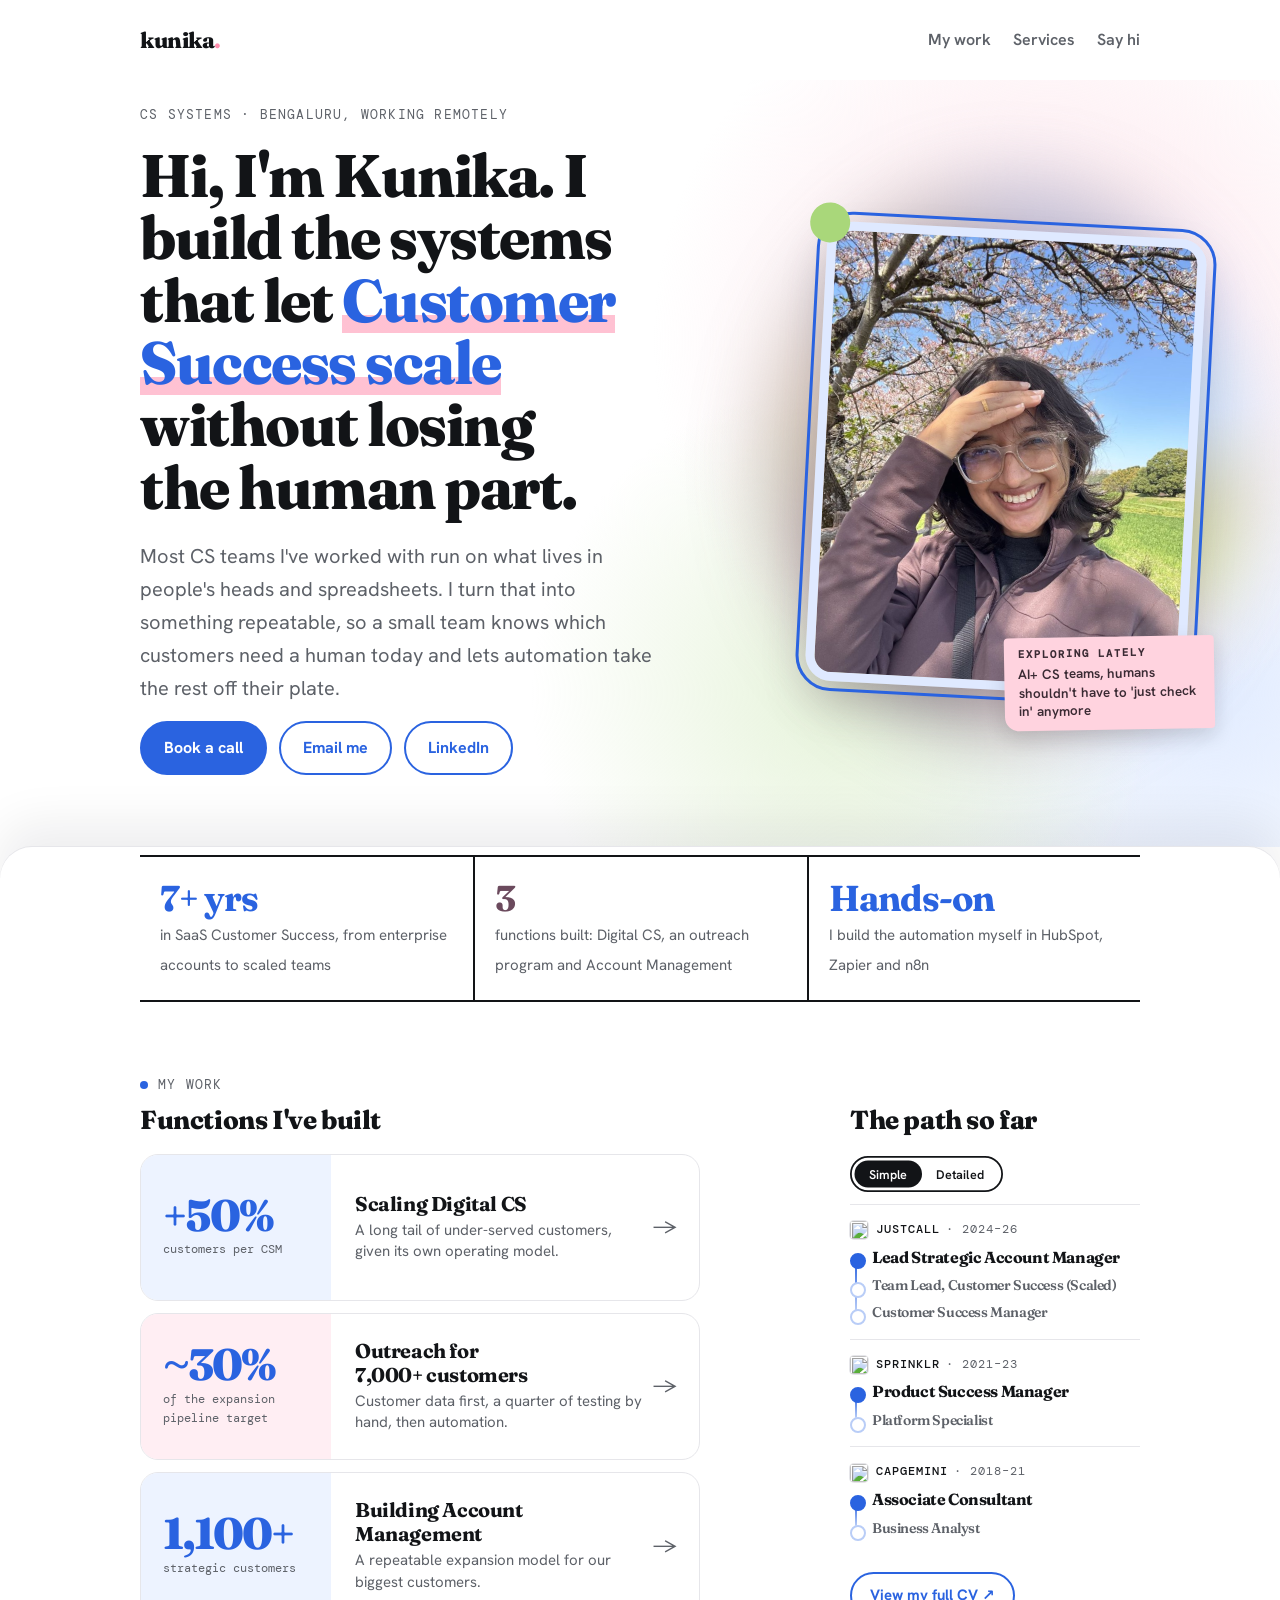
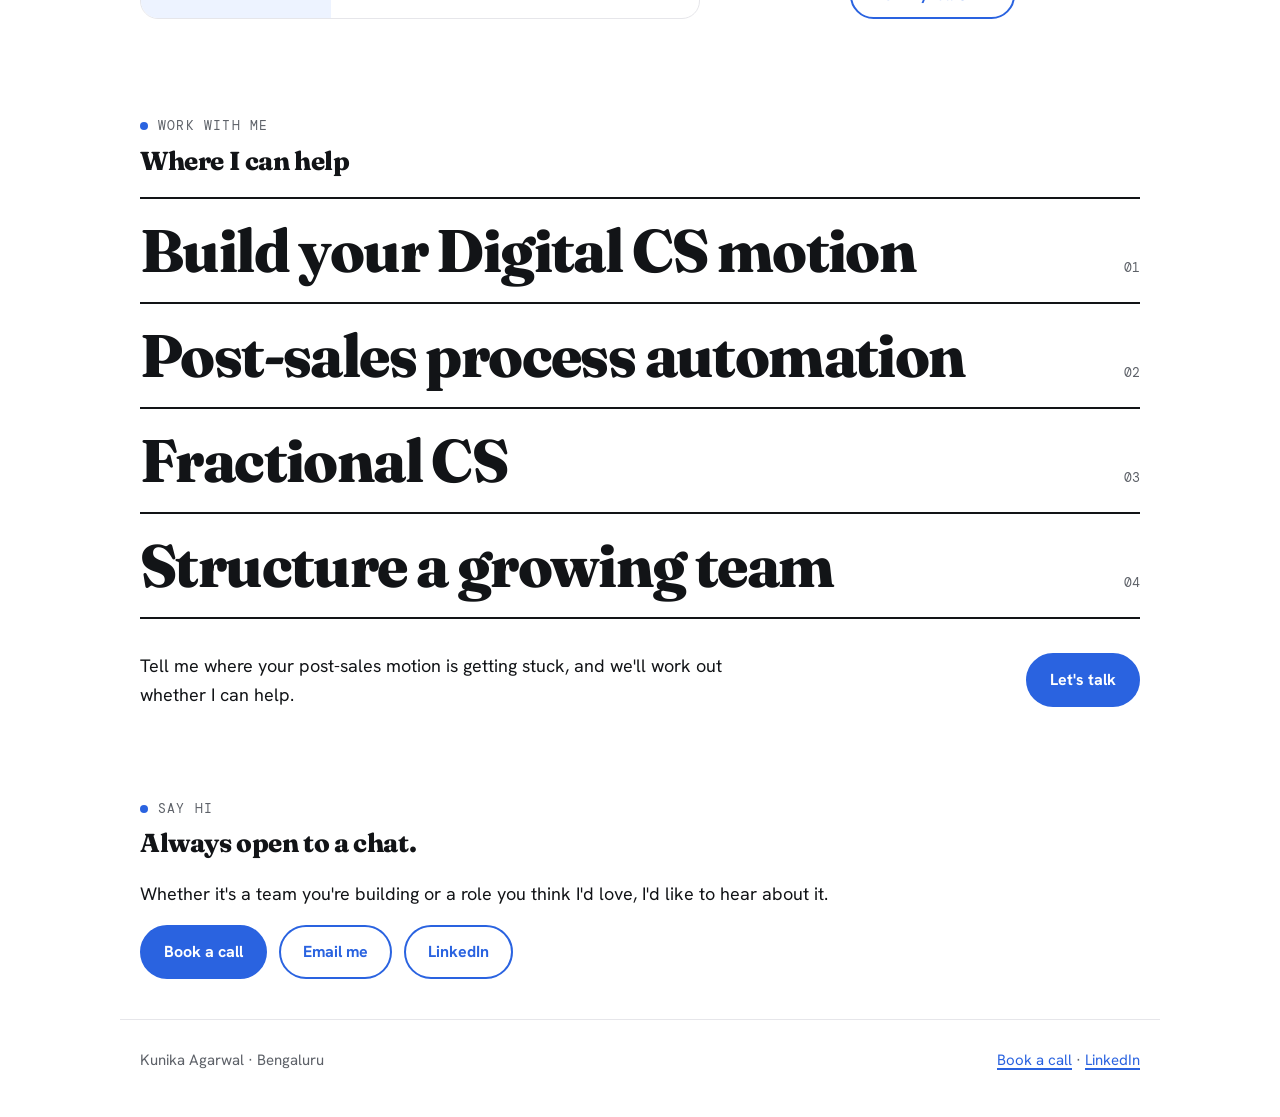
==== index.html @ 8ec6b9c0 "Tighten copy: distinct stat tile, clearer service outcomes, fewer list patterns Co-Authored-By: Clau" ====
<!doctype html>
<html lang="en">
<head>
<meta charset="utf-8">
<meta name="viewport" content="width=device-width, initial-scale=1, viewport-fit=cover">
<title>Kunika Agarwal</title>
<meta name="claude:viewport-fit-sides" content="cover">
<meta name="description" content="Kunika Agarwal builds the systems behind Customer Success that scales: segmentation, health signals, lifecycle design and engagement programs.">
<link rel="icon" href="data:image/svg+xml,%3Csvg xmlns='http://www.w3.org/2000/svg' viewBox='0 0 100 100'%3E%3Ctext y='.9em' font-size='88'%3E%F0%9F%91%8B%3C/text%3E%3C/svg%3E">
<meta property="og:type" content="website">
<meta property="og:title" content="Kunika Agarwal · Customer Success systems">
<meta property="og:description" content="I build the systems that let Customer Success scale without losing the human part.">
<meta property="og:image" content="https://kunika-agarwal.github.io/og.png?v=2">
<meta property="og:image:width" content="1200">
<meta property="og:image:height" content="627">
<meta property="og:url" content="https://kunika-agarwal.github.io/">
<meta name="twitter:card" content="summary_large_image">
<meta name="twitter:image" content="https://kunika-agarwal.github.io/og.png?v=2">
<link rel="preconnect" href="https://fonts.googleapis.com">
<link rel="preconnect" href="https://fonts.gstatic.com" crossorigin>
<link href="https://fonts.googleapis.com/css2?family=Fraunces:opsz,wght,SOFT,WONK@9..144,500..800,0..100,0..1&family=DM+Mono:wght@400;500&family=Hanken+Grotesk:wght@400;500;600;700&display=swap" rel="stylesheet">
<link rel="stylesheet" href="style.css?v=26">
</head>
<body class="home">
<header class="site-header">
  <div class="wrap">
    <a class="brand" href="index.html">kunika<i>.</i></a>
    <nav class="nav">
      <a href="#work">My work</a>
      <a href="#services">Services</a>
      <a href="#hi">Say hi</a>
    </nav>
  </div>
</header>

<main>
  <div class="hero-band">
  <div class="wrap">
    <div class="hero">
      <div class="hero-text">
      <p class="eyebrow">CS systems · Bengaluru, working remotely</p>
      <h1>Hi, I'm Kunika. I build the systems that let <span class="hl">Customer Success scale</span> without losing the human part.</h1>
      <p class="lede">Most CS teams I've worked with run on what lives in people's heads and spreadsheets. I turn that into something repeatable, so a small team knows which customers need a human today and lets automation take the rest off their plate.</p>
      <div class="actions">
        <a class="btn btn-solid" href="https://calendly.com/kunikaagr/book-a-meeting" target="_blank" rel="noopener">Book a call</a>
        <a class="btn btn-line" href="mailto:kunika3003.ka@gmail.com">Email me</a>
        <a class="btn btn-line" href="https://www.linkedin.com/in/kunika-agarwal" target="_blank" rel="noopener">LinkedIn</a>
      </div>
      </div>
      <div class="portrait">
        <img src="kunika.jpg?v=2" alt="Kunika smiling outdoors in a pale yellow top" width="900" height="900">
        <div class="note"><b>Exploring lately</b> AI+ CS teams, humans shouldn't have to 'just check in' anymore</div>
      </div>
    </div>
  </div>
  </div>

  <div class="sheet">
  <div class="wrap">
    <div class="strip">
      <div><b>7+ yrs</b><span>in SaaS Customer Success, from enterprise accounts to scaled teams</span></div>
      <div><b>3</b><span>functions built: Digital CS, an outreach program and Account Management</span></div>
      <div><b>Hands-on</b><span>I build the automation myself in HubSpot, Zapier and n8n</span></div>
    </div>
  </div>

  <section id="work">
    <div class="wrap">
      <p class="kicker">My work</p>
      <div class="mywork">
        <div class="col col-func">
          <h2>Functions I've built</h2>
          <div class="stories">
        <a class="story" href="digital-cs.html">
          <div class="story-top"><b>+50%</b><small>customers per CSM</small></div>
            <div class="story-body">
              <h3>Scaling Digital CS</h3>
              <p>A long tail of under-served customers, given its own operating model.</p>
            </div>
            <span class="story-arrow" aria-hidden="true">→</span>
          </a>
        <a class="story" href="ai-outreach.html">
          <div class="story-top alt"><b>~30%</b><small>of the expansion pipeline target</small></div>
            <div class="story-body">
              <h3>Outreach for 7,000+ customers</h3>
              <p>Customer data first, a quarter of testing by hand, then automation.</p>
            </div>
            <span class="story-arrow" aria-hidden="true">→</span>
          </a>
        <a class="story" href="account-management.html">
          <div class="story-top"><b>1,100+</b><small>strategic customers</small></div>
            <div class="story-body">
              <h3>Building Account Management</h3>
              <p>A repeatable expansion model for our biggest customers.</p>
            </div>
            <span class="story-arrow" aria-hidden="true">→</span>
          </a>
      </div>
        </div>
        <div class="col col-path">
          <h2>The path so far</h2>
      <div class="toggle" role="group" aria-label="Level of detail">
        <button type="button" id="t-simple" aria-pressed="true">Simple</button>
        <button type="button" id="t-detailed" aria-pressed="false">Detailed</button>
      </div>
      <div id="path-list" class="simple">
        <ol class="timeline">
          <li>
            <div>
              <div class="co-name"><a class="co-link" href="https://www.justcall.io" target="_blank" rel="noopener"><img src="https://www.google.com/s2/favicons?domain=justcall.io&amp;sz=64" alt="" width="18" height="18" loading="lazy">JustCall</a> · 2024–26</div>
              <ol class="climb">
                <li>
                  <h3>Lead Strategic Account Manager</h3>
                  <div class="detail">
                    <p>Moved across to set up Account Management for our strategic customers, ran expansion programs across the whole base, and co-built the forecasting and quota framework with CS leadership.</p>
                    <span class="bottom"><b>Bottom line</b>100 to 140% of quarterly targets on my own EMEA book</span>
                  </div>
                </li>
                <li>
                  <h3>Team Lead, Customer Success (Scaled)</h3>
                  <div class="detail">
                    <p>Took Digital CS from a small team to its own motion for 5,000+ accounts, with segmentation, health scores, lifecycle outreach and CS Associates I hired and coached.</p>
                    <span class="bottom"><b>Bottom line</b>50% more customers per CSM, early churn nearly halved</span>
                  </div>
                </li>
                <li>
                  <h3>Customer Success Manager</h3>
                  <div class="detail"><p>Joined to help set up the scaled CS vertical, and was promoted to Team Lead within 8 months.</p></div>
                </li>
              </ol>
            </div>
          </li>
          <li>
            <div>
              <div class="co-name"><a class="co-link" href="https://www.sprinklr.com" target="_blank" rel="noopener"><img src="https://www.google.com/s2/favicons?domain=sprinklr.com&amp;sz=64" alt="" width="18" height="18" loading="lazy">Sprinklr</a> · 2021–23</div>
              <ol class="climb">
                <li>
                  <h3>Product Success Manager</h3>
                  <div class="detail">
                    <p>Looked after enterprise customers across healthcare, finance, tech and F&amp;B in the US and Europe.</p>
                    <span class="bottom"><b>Bottom line</b>An at-risk RFP turned into a 3-year renewal with 220% contract growth</span>
                  </div>
                </li>
                <li>
                  <h3>Platform Specialist</h3>
                  <div class="detail"><p>Promoted to Product Success Manager within 10 months.</p></div>
                </li>
              </ol>
            </div>
          </li>
          <li>
            <div>
              <div class="co-name"><a class="co-link" href="https://www.capgemini.com" target="_blank" rel="noopener"><img src="https://www.google.com/s2/favicons?domain=capgemini.com&amp;sz=64" alt="" width="18" height="18" loading="lazy">Capgemini</a> · 2018–21</div>
              <ol class="climb">
                <li>
                  <h3>Associate Consultant</h3>
                  <div class="detail">
                    <p>Ran ERP integration and change management for an automotive client across the US and Japan, with a team of four.</p>
                    <span class="bottom"><b>Bottom line</b>Deployment errors down 40% in 3 months, CSAT up 12%</span>
                  </div>
                </li>
                <li>
                  <h3>Business Analyst</h3>
                  <div class="detail"><p>Started out in enterprise transformation and process improvement, before moving up to Associate Consultant.</p></div>
                </li>
              </ol>
            </div>
          </li>
        </ol>
      </div>
      <a class="btn btn-line cv-btn" href="Kunika-Agarwal-CV.pdf" target="_blank" rel="noopener">View my full CV ↗</a>
        </div>
      </div>
    </div>
  </section>

  <section id="services">
    <div class="wrap">
      <p class="kicker">Work with me</p>
      <h2>Where I can help</h2>
      <div class="bigs">
        <div class="big" tabindex="0"><div class="big-name"><b>Build your Digital CS motion</b><span>01</span></div><div class="big-more"><div><p>For when you have thousands of customers and a handful of CSMs. We work out who needs a person and who's better off with good lifecycle emails, so the smaller accounts stop slipping through.</p><p class="big-get"><span>You get</span>A segmented customer lifecycle and engagement model.</p></div></div></div>
        <div class="big" tabindex="0"><div class="big-name"><b>Post-sales process automation</b><span>02</span></div><div class="big-more"><div><p>AI agents for account research, call prep and renewal nudges, and CRM automation for the follow-ups and reports your team still does by hand. I start by running it manually with your team, so we only automate what actually works and keep a person on anything that needs one.</p><p class="big-get"><span>You get</span>A tested automation workflow with human checkpoints built in.</p></div></div></div>
        <div class="big" tabindex="0"><div class="big-name"><b>Fractional CS</b><span>03</span></div><div class="big-more"><div><p>I run your post-sales function part-time, hiring and building the team, coaching them and fixing what's stuck. When I step back, you're left with a working team, documented processes, clear owners and reporting you can trust.</p><p class="big-get"><span>You get</span>A part-time CS lead for 3 to 6 months, starting with a 90-day operating plan.</p></div></div></div>
        <div class="big" tabindex="0"><div class="big-name"><b>Structure a growing team</b><span>04</span></div><div class="big-more"><div><p>For when the team has doubled and the way of working still lives in the founder's head. We define who owns what and write down the playbooks for the moments that matter, so new hires ramp on a system instead of guesswork.</p><p class="big-get"><span>You get</span>Team structure, role definitions, playbooks and SOPs.</p></div></div></div>
      </div>
      <div class="help-cta">
        <p>Tell me where your post-sales motion is getting stuck, and we'll work out whether I can help.</p>
        <a class="btn btn-solid" href="#hi">Let's talk</a>
      </div>
    </div>
  </section>

  <section id="hi" class="contact">
    <div class="wrap narrow">
      <p class="kicker">Say hi</p>
      <h2>Always open to a chat.</h2>
      <p>Whether it's a team you're building or a role you think I'd love, I'd like to hear about it.</p>
      <div class="actions">
        <a class="btn btn-solid" href="https://calendly.com/kunikaagr/book-a-meeting" target="_blank" rel="noopener">Book a call</a>
        <a class="btn btn-line" href="mailto:kunika3003.ka@gmail.com">Email me</a>
        <a class="btn btn-line" href="https://www.linkedin.com/in/kunika-agarwal" target="_blank" rel="noopener">LinkedIn</a>
      </div>
    </div>
  </section>

<footer class="site-footer">
  <div class="wrap">
    <span>Kunika Agarwal · Bengaluru</span>
    <span><a href="https://calendly.com/kunikaagr/book-a-meeting" target="_blank" rel="noopener">Book a call</a> · <a href="https://www.linkedin.com/in/kunika-agarwal" target="_blank" rel="noopener">LinkedIn</a></span>
  </div>
</footer>
  </div>
</main>

<script>
  (function () {
    var list = document.getElementById('path-list');
    var s = document.getElementById('t-simple');
    var d = document.getElementById('t-detailed');
    function set(detailed) {
      list.classList.toggle('simple', !detailed);
      s.setAttribute('aria-pressed', String(!detailed));
      d.setAttribute('aria-pressed', String(detailed));
    }
    s.addEventListener('click', function () { set(false); });
    d.addEventListener('click', function () { set(true); });
  })();
</script>
<script>
  // Keep the intro pinned only as far as it fits, so nothing in it is ever hidden.
  (function () {
    var band = document.querySelector('.hero-band');
    if (!band) return;
    function fit() {
      band.style.top = '';
      if (getComputedStyle(band).position !== 'sticky') return;
      band.style.top = Math.min(0, window.innerHeight - band.offsetHeight) + 'px';
    }
    fit(); window.addEventListener('resize', fit);
  })();
</script>
<script>
  // Count up the function numbers when they scroll into view; final values stay in the HTML.
  (function () {
    if (window.matchMedia('(prefers-reduced-motion: reduce)').matches || !('IntersectionObserver' in window)) return;
    function run(el) {
      var m = el.textContent.trim().match(/^([^0-9]*)([0-9][0-9,]*)(.*)$/); if (!m) return;
      var pre = m[1], to = +m[2].replace(/,/g, ''), suf = m[3], comma = m[2].indexOf(',') > -1, t0 = null;
      function fmt(n) { return comma ? n.toLocaleString('en-US') : String(n); }
      function step(t) { if (!t0) t0 = t; var k = Math.min(1, (t - t0) / 1200), e = 1 - Math.pow(1 - k, 3);
        el.textContent = pre + fmt(Math.round(to * e)) + suf; if (k < 1) requestAnimationFrame(step); }
      requestAnimationFrame(step);
    }
    var io = new IntersectionObserver(function (es) {
      es.forEach(function (e) { if (e.isIntersecting) { run(e.target); io.unobserve(e.target); } });
    }, { threshold: 0.6 });
    document.querySelectorAll('.story-top b').forEach(function (el) { io.observe(el); });
  })();
</script>
</body>
</html>
---- style.css ----
/* Layout: one calm column on white; a small black-and-white portrait beside the intro, then a sheet that slides over it with path, case studies, services, off-the-clock and contact. */
:root {
  --bg: #ffffff;
  --ink: #121417;
  --muted: #5d6168;
  --line: #e6e6ea;
  --accent: #2a63e0;
  --on-accent: #ffffff;
  --sun: #ff8fae;
  --lavender: #b9cdf7;
  --lavender-soft: #f2f2f6;
  --hero-grad: radial-gradient(circle at 82% 34%, #fde3ea 0, transparent 34%), radial-gradient(circle at 66% 80%, #e6f3da 0, transparent 30%), radial-gradient(circle at 95% 80%, #e2ecff 0, transparent 28%), #ffffff;
  --tint: #f1f5ff;
  --sun-ink: #6b4a5d;
  --card-grad: #edf3ff;
  --card-grad-2: #ffeef3;
  --forest: #121417;
  --forest-2: #2a2d33;

  --display: "Fraunces", "Georgia", "Times New Roman", serif;
  --body: "Hanken Grotesk", system-ui, -apple-system, "Segoe UI", sans-serif;
  --mono: "DM Mono", ui-monospace, "SFMono-Regular", Menlo, monospace;
}
@media (prefers-color-scheme: dark) {
  :root:not([data-theme="light"]) {
    --bg: #0f1012; --ink: #f2f2f4; --muted: #a2a6ae; --line: #26282d; --accent: #8fb2ff; --on-accent: #0f1012;
    --lavender: #3c5a9e; --lavender-soft: #1b1c21; --hero-grad: radial-gradient(circle at 82% 38%, #2e2a14 0, transparent 34%), radial-gradient(circle at 68% 78%, #18261a 0, transparent 30%), #0f1012; --tint: #17172a; --sun-ink: #ffcf66; --card-grad: #16223a; --card-grad-2: #2e1c24;
    color-scheme: dark;
  }
}
:root[data-theme="dark"] {
  --bg: #0f1012; --ink: #f2f2f4; --muted: #a2a6ae; --line: #26282d; --accent: #8fb2ff; --on-accent: #0f1012;
  --lavender: #3c5a9e; --lavender-soft: #1b1c21; --hero-grad: radial-gradient(circle at 82% 38%, #2e2a14 0, transparent 34%), radial-gradient(circle at 68% 78%, #18261a 0, transparent 30%), #0f1012; --tint: #17172a; --sun-ink: #ffcf66; --card-grad: #16223a; --card-grad-2: #2e1c24;
  color-scheme: dark;
}

* { box-sizing: border-box; }
html { -webkit-text-size-adjust: 100%; scroll-behavior: smooth; }
@media (prefers-reduced-motion: reduce) { html { scroll-behavior: auto; } *, *::before, *::after { transition: none !important; animation: none !important; } }
h1, h2, h3, .brand, .label, .big-name b, .story-top b, .strip b, .fact b, .lr-title { font-variation-settings: "SOFT" 0, "WONK" 1; }
body { margin: 0; background: var(--bg); color: var(--ink); font-family: var(--body); font-size: 18px; line-height: 1.65; }
a { color: var(--accent); text-underline-offset: 3px; text-decoration-thickness: 1.5px; }
a:focus-visible, button:focus-visible, [tabindex]:focus-visible { outline: 3px solid var(--sun); outline-offset: 3px; border-radius: 6px; }
img { max-width: 100%; display: block; }

.wrap { max-width: 1040px; margin: 0 auto; padding-left: max(20px, env(safe-area-inset-left, 0px)); padding-right: max(20px, env(safe-area-inset-right, 0px)); }
.narrow > * { max-width: 760px; }

/* Header */
.site-header .wrap { display: flex; align-items: center; justify-content: space-between; gap: 16px; padding-block: 22px; flex-wrap: wrap; }
.brand { font-family: var(--display); font-weight: 800; font-size: 22px; color: var(--ink); text-decoration: none; letter-spacing: -0.5px; }
.brand i { font-style: normal; color: var(--sun); }
.nav { display: flex; gap: 22px; flex-wrap: wrap; font-size: 16px; font-weight: 600; }
.nav a { color: var(--muted); text-decoration: none; }
.nav a:hover, .nav a[aria-current="page"] { color: var(--ink); }

/* Hero: text beside a modest portrait; the rest of the page is a sheet that slides up over it */
.hero-band { position: relative; z-index: 0; background: var(--hero-grad); }
.hero { display: grid; grid-template-columns: 1fr 450px; gap: 32px; align-items: center; padding-block: 40px 64px; }
.hero > * { min-width: 0; }
.portrait { justify-self: end; position: relative; width: 380px; height: 460px; margin: 70px -56px 30px 0; transform: rotate(3deg); }
.portrait img, .note { z-index: 1; }
.portrait img { position: relative; display: block; width: 380px; height: 460px; max-width: none; object-fit: cover; object-position: 50% 30%; border-radius: 26px; border: 9px solid #dfe9ff; outline: 3px solid var(--accent); outline-offset: 7px; box-shadow: 0 22px 44px rgba(91, 69, 82, .22); }
.portrait::before { content: ""; position: absolute; inset: -40px; background: url(kunika.jpg) center 30% / cover; filter: blur(42px) saturate(1.6); opacity: .55; border-radius: 50%; z-index: 0; }
.portrait::after { content: ""; position: absolute; width: 40px; height: 40px; border-radius: 50%; background: #a9d77a; top: -18px; left: -18px; z-index: 2; }
.note { position: absolute; z-index: 3; right: -30px; bottom: -34px; width: 210px; transform: rotate(-4deg); background: #ffd3df; color: #3a2a33; padding: 10px 14px; border-radius: 4px 4px 4px 14px; font-size: 13.5px; line-height: 1.4; font-weight: 600; box-shadow: 0 8px 20px rgba(18,20,23,.14); }
.note b { font-family: var(--mono); font-size: 10.5px; letter-spacing: 1px; text-transform: uppercase; display: block; margin-bottom: 2px; }
.eyebrow { font-family: var(--mono); font-size: 13px; letter-spacing: 1.2px; text-transform: uppercase; color: var(--muted); margin: 0 0 18px; }
.sheet { position: relative; z-index: 1; background: var(--bg); }
@media (min-width: 861px) and (min-height: 720px) {
  .hero-band { position: sticky; top: 0; }
  .sheet { border-radius: 32px 32px 0 0; box-shadow: 0 -1px 0 var(--line), 0 -24px 48px rgba(18, 20, 23, .07); padding-top: 8px; }
  .hero-band .hero { padding-block: 24px 72px; }
}
h1 { font-family: var(--display); font-weight: 800; letter-spacing: -1.5px; font-size: clamp(36px, 5.2vw, 60px); line-height: 1.04; margin: 0 0 22px; text-wrap: balance; }
h1 .hl { color: var(--accent); background: linear-gradient(transparent 70%, color-mix(in srgb, var(--sun) 55%, transparent) 70%, color-mix(in srgb, var(--sun) 55%, transparent) 94%, transparent 94%); }
.lede { font-size: 20px; color: var(--muted); margin: 0 0 16px; max-width: 36em; }
.exploring { font-size: 16px; color: var(--muted); margin: 0 0 28px; padding-left: 14px; border-left: 3px solid var(--lavender); }
.exploring b { font-family: var(--mono); font-size: 12px; letter-spacing: 1px; text-transform: uppercase; margin-right: 8px; color: var(--ink); }
.actions { display: flex; gap: 12px; flex-wrap: wrap; }
.btn { display: inline-flex; align-items: center; gap: 8px; padding: 12px 22px; border-radius: 999px; font-weight: 700; font-size: 16px; text-decoration: none; border: 2px solid var(--accent); transition: transform .15s, background .15s, color .15s; }
.btn-solid { background: var(--accent); color: var(--on-accent); }
.btn-line { color: var(--accent); }
.btn:hover { transform: translateY(-2px); }
.btn-line:hover { background: var(--accent); color: var(--on-accent); }

/* Stat strip */
.strip { display: grid; grid-template-columns: repeat(3, 1fr); border-block: 2px solid var(--ink); }
.strip div { padding: 22px 20px; min-width: 0; }
.strip div + div { border-left: 2px solid var(--ink); }
.strip b { font-family: var(--display); font-size: 36px; line-height: 1.1; display: block; letter-spacing: -1px; color: var(--accent); }
.strip div:nth-child(2) b { color: var(--sun-ink); }
.strip span { color: var(--muted); font-size: 15px; }

/* Sections */
section { padding-block: 72px 8px; }
.kicker { font-family: var(--mono); font-size: 13px; letter-spacing: 1.2px; text-transform: uppercase; color: var(--muted); margin: 0 0 10px; display: flex; gap: 10px; align-items: center; }
.kicker::before { content: ""; width: 8px; height: 8px; border-radius: 50%; background: var(--accent); }
h2 { font-family: var(--display); font-weight: 800; font-size: 26px; line-height: 1.15; letter-spacing: -0.4px; margin: 0 0 20px; text-wrap: balance; }
h3 { font-family: var(--display); font-weight: 700; font-size: 20px; line-height: 1.2; margin: 0 0 6px; letter-spacing: -0.4px; text-wrap: balance; }
p { margin: 0 0 16px; }
.muted { color: var(--muted); }
.tag { font-family: var(--mono); font-size: 12px; letter-spacing: 1px; text-transform: uppercase; color: var(--muted); }

/* Case studies: two story cards, the headline result up top */
.stories { display: grid; grid-template-columns: repeat(3, 1fr); gap: 20px; }
.story { display: flex; flex-direction: column; border-radius: 24px; overflow: hidden; text-decoration: none; color: var(--ink); border: 1px solid var(--line); background: var(--bg); transition: transform .25s, box-shadow .25s; min-width: 0; }
.story-top { background: var(--card-grad); padding: 30px 28px 26px; }
.story-top.alt { background: var(--card-grad-2); }
.story-top b { display: block; font-family: var(--display); font-weight: 800; font-size: clamp(44px, 5vw, 60px); line-height: .95; letter-spacing: -2px; color: var(--accent); transition: transform .3s; transform-origin: left bottom; }
.story-top small { font-family: var(--mono); font-size: 13px; color: var(--muted); }
.story-body { padding: 24px 28px 26px; display: flex; flex-direction: column; gap: 8px; flex: 1; }
.story-body h3 { margin: 0; }
.story-body p { color: var(--muted); margin: 0; font-size: 17px; }
.story .go { margin-top: auto; padding-top: 8px; font-weight: 700; color: var(--accent); }
.story .go i { font-style: normal; display: inline-block; transition: transform .2s; }
.story:hover { transform: translateY(-6px); box-shadow: 0 18px 40px rgba(22,39,29,.12); }
.story:hover .story-top b { transform: scale(1.06) rotate(-2deg); }
.story:hover .go i { transform: translateX(6px); }
.easel { margin-top: 18px; font-size: 16px; color: var(--muted); }

/* Timeline */
.toggle { display: inline-flex; border: 2px solid var(--ink); border-radius: 999px; padding: 3px; margin-bottom: 22px; }
.toggle button { font: 600 14px var(--body); border: 0; background: transparent; color: var(--ink); padding: 6px 16px; border-radius: 999px; cursor: pointer; }
.toggle button[aria-pressed="true"] { background: var(--ink); color: var(--bg); }
.timeline { list-style: none; margin: 0; padding: 0; }
.timeline > li { display: grid; grid-template-columns: 110px 1fr; gap: 20px; padding-block: 22px; border-top: 1px solid var(--line); }
.timeline > li > * { min-width: 0; }
.timeline .yrs { font-family: var(--mono); font-size: 14px; color: var(--muted); padding-top: 4px; font-variant-numeric: tabular-nums; }
.timeline h3 { font-size: 21px; margin-bottom: 2px; }
.timeline .co { color: var(--muted); font-size: 16px; }
.co-name { font-family: var(--mono); font-size: 13px; letter-spacing: 1px; text-transform: uppercase; color: var(--muted); margin-bottom: 10px; }
.timeline .detail { margin-top: 8px; }
.timeline .detail p { margin-bottom: 8px; }
.timeline .bottom { display: inline-block; font-size: 15px; background: var(--tint); padding: 4px 10px; border-radius: 8px; }
.timeline .bottom b { font-family: var(--mono); font-size: 12px; text-transform: uppercase; letter-spacing: 1px; margin-right: 6px; }
.simple .timeline .detail { display: none; }
/* Progression within one company: a line climbing from the first role (bottom) to the latest (top) */
.climb { list-style: none; margin: 0; padding: 0 0 0 26px; position: relative; display: grid; gap: 18px; }
.climb::before { content: ""; position: absolute; left: 6px; top: 12px; bottom: 12px; width: 3px; border-radius: 3px; background: linear-gradient(to top, var(--lavender), var(--accent)); }
.climb li { position: relative; }
.climb li::before { content: ""; position: absolute; left: -26px; top: 7px; width: 15px; height: 15px; border-radius: 50%; background: var(--bg); border: 3px solid var(--lavender); }
.climb li:first-child::before { border-color: var(--accent); background: var(--accent); }
.simple .climb { gap: 10px; }
.simple .climb li:not(:first-child) h3 { font-size: 14px; color: var(--muted); font-weight: 600; }
.cv-btn { margin-top: 26px; }

/* Services: four light boxes that pop on hover */
#services { padding-block: 88px 8px; }
.panel { background: #14161b; color: #f2f2f4; border: 1px solid rgba(255,255,255,.08); border-radius: 36px; padding: 72px 64px 52px; position: relative; overflow: hidden; }
.panel::before { content: ""; position: absolute; width: 420px; height: 420px; right: -140px; top: -180px; border-radius: 50%; background: radial-gradient(circle, rgba(42, 99, 224, .45), transparent 70%); pointer-events: none; }
.panel > * { position: relative; }
.panel .kicker { color: #a3a8b2; }
.panel .kicker::before { background: var(--sun); }
.panel h2 { color: #fff; font-size: 34px; margin-bottom: 32px; }
.panel .offers { gap: 20px; }
.panel .offer { padding: 30px 28px 32px; min-height: 280px; gap: 12px; }
.panel .offer .label { font-size: 24px; white-space: nowrap; }
.panel .offer h3 { font-size: 21px; }
.panel .offer p { font-size: 16px; line-height: 1.55; }
.panel-cta { margin-top: 40px; }
.panel-cta p { font-size: 18px; }
.panel .offer { background: rgba(255,255,255,.04); border-color: rgba(255,255,255,.10); color: #f2f2f4; }
.panel .offer::before { display: none; }
.panel .offer .label { color: #9dbcff; }
.panel .offer:nth-child(even) .label { color: var(--sun); }
.panel .offer h3 { color: #fff; }
.panel .offer p { color: #b3b8c1; }
.panel .offer h3 em { background: linear-gradient(var(--sun), var(--sun)) no-repeat 0 100% / 0% 3px; padding-bottom: 2px; transition: background-size .35s ease, color .25s; }
.panel .offer:hover, .panel .offer:focus-visible { border-color: var(--sun); background: rgba(255,255,255,.07); box-shadow: 0 18px 36px rgba(0,0,0,.35); }
.panel .offer:hover h3, .panel .offer:focus-visible h3 { color: #fff; }
.panel .offer:hover h3 em, .panel .offer:focus-visible h3 em { background-size: 100% 3px; color: var(--sun); }
.panel-cta { display: flex; align-items: center; justify-content: space-between; gap: 16px; flex-wrap: wrap; margin-top: 28px; padding-top: 24px; border-top: 1px solid rgba(255,255,255,.10); }
.panel-cta p { margin: 0; color: #d6d9de; font-size: 17px; }
.btn-sun { background: var(--sun); color: #14161b; border-color: var(--sun); }
.btn-sun:hover { background: #ffa8c0; border-color: #ffa8c0; }
@media (max-width: 640px) { .panel { padding: 36px 20px 28px; border-radius: 24px; } .panel h2 { font-size: 28px; } .panel .offer { min-height: 0; } }
.offers { display: grid; grid-template-columns: repeat(4, 1fr); gap: 16px; }
.offer .label { font-family: var(--display); font-weight: 800; font-size: 22px; line-height: 1.1; letter-spacing: -0.6px; color: var(--accent); margin-bottom: 4px; }
.offer { display: flex; flex-direction: column; gap: 8px; padding: 22px 22px 24px; border-radius: 20px; border: 1px solid var(--line); background: var(--bg); color: var(--ink); position: relative; overflow: hidden; transition: transform .25s, border-color .25s, box-shadow .25s; min-width: 0; cursor: default; }
.offer::before { content: ""; position: absolute; inset: 0; background: var(--card-grad); opacity: 0; transition: opacity .3s; z-index: 0; }
.offer > * { position: relative; z-index: 1; }
.offer h3 { margin: 0; font-size: 18px; transition: color .2s; }
.offer p { color: var(--muted); margin: 0; font-size: 15px; line-height: 1.5; }
.offer:hover, .offer:focus-visible { transform: translateY(-4px); border-color: var(--accent); box-shadow: 0 16px 32px rgba(18,20,23,.08); }
.offer:hover::before, .offer:focus-visible::before { opacity: 1; }
.offer h3 em { font-style: normal; background: linear-gradient(var(--sun), var(--sun)) no-repeat 0 88% / 0% 38%; transition: background-size .35s ease; }
.offer:hover h3 em, .offer:focus-visible h3 em { background-size: 100% 38%; }
.offer .label { transition: transform .25s; transform-origin: left center; }
.offer:hover .label { transform: scale(1.08); }

/* Contact */
.contact { padding-block: 80px 40px; }
.contact h2 { font-size: 26px; }
.contact .addr { font-family: var(--mono); font-size: 16px; user-select: all; }
.museum-door { display: grid; gap: 4px; margin-top: 56px; padding: 26px 28px; border-radius: 22px; background: var(--forest); color: #f1ecfa; text-decoration: none; transition: transform .2s; }
.museum-door .tag { color: var(--lavender); }
.museum-door .md-title { font-family: var(--display); font-weight: 800; font-size: 28px; letter-spacing: -0.5px; color: var(--sun); }
.museum-door .muted { color: #c9d4cc; }
.museum-door:hover { transform: translateY(-3px) rotate(0.3deg); }

/* Footer */
.site-footer .wrap { padding-block: 28px 44px; display: flex; justify-content: space-between; flex-wrap: wrap; gap: 12px; font-size: 15px; color: var(--muted); border-top: 1px solid var(--line); }

/* Case study pages */
.cs-hero { padding-block: 40px 24px; }
.cs-hero h1 { font-size: clamp(34px, 5.4vw, 56px); }
.facts { display: grid; grid-template-columns: repeat(3, 1fr); gap: 14px; margin-block: 8px; }
.fact { background: var(--lavender-soft); border-radius: 16px; padding: 18px 20px; min-width: 0; }
.fact b { font-family: var(--display); font-size: 32px; line-height: 1.1; display: block; letter-spacing: -1px; }
.fact span { font-size: 15px; color: var(--muted); display: block; margin-top: 4px; line-height: 1.4; }
.cs section { padding-block: 40px 0; }
.cs h2 { font-size: 22px; margin-bottom: 12px; }
.pull { border-left: 6px solid var(--sun); padding: 6px 0 6px 22px; margin: 8px 0 18px; font-size: 19px; }
.back { display: inline-block; margin-top: 48px; font-weight: 700; text-decoration: none; }

@media (max-width: 1080px) { .offers { grid-template-columns: 1fr 1fr; } }
@media (max-width: 860px) {
  .stories { grid-template-columns: 1fr; }
  .hero { grid-template-columns: 1fr; gap: 32px; }
  .portrait { justify-self: start; order: -1; width: 230px; height: 280px; margin: 16px 0 44px 12px; }
  .portrait img { width: 230px; height: 280px; border-width: 6px; outline-offset: 5px; }
  .note { left: 244px; right: auto; bottom: 0; width: 170px; }
}
@media (max-width: 480px) {
  .note { left: 110px; bottom: -40px; width: 180px; }
}
@media (max-width: 640px) {
  body { font-size: 17px; }
  .hero { padding-top: 16px; }
  .stories, .offers { grid-template-columns: 1fr; }
  .strip, .facts { grid-template-columns: 1fr; }
  .strip div + div { border-left: 0; border-top: 2px solid var(--ink); }
  .timeline > li { grid-template-columns: 1fr; gap: 6px; }
  .nav { gap: 16px; font-size: 15px; }
}

/* Off the clock */
.this-that { font-size: 17px; max-width: 40em; }
.lr-title { margin-top: 28px; font-size: 18px; }
.lightning { display: grid; grid-template-columns: repeat(2, 1fr); gap: 0 32px; margin: 10px 0 0; }
.lightning div { display: flex; justify-content: space-between; gap: 16px; padding-block: 12px; border-bottom: 1px dashed var(--line); min-width: 0; transition: padding .2s; }
.lightning div:hover { padding-left: 6px; }
.lightning dt { font-family: var(--mono); font-size: 13px; letter-spacing: .5px; text-transform: uppercase; color: var(--muted); padding-top: 3px; }
.lightning dd { margin: 0; font-weight: 700; text-align: right; }
.lightning div:hover dd { color: var(--accent); }
@media (max-width: 640px) { .lightning { grid-template-columns: 1fr; } }

/* My work: big numbers lead on the left; a quiet path on the right */
.mywork { display: grid; grid-template-columns: 1fr 290px; gap: 150px; align-items: stretch; }
.mywork > .col { min-width: 0; display: flex; flex-direction: column; }
.mywork h2 { margin-bottom: 18px; }

.mywork .stories { display: flex; flex-direction: column; gap: 12px; flex: 1; }
.mywork .story { flex: 1; flex-direction: row; align-items: stretch; position: relative; border-radius: 18px; }
.mywork .story-top { flex: none; width: 190px; padding: 18px 22px; display: flex; flex-direction: column; justify-content: center; gap: 4px; }
.mywork .story-top b { font-size: 44px; }
.mywork .story-top small { font-size: 12px; }
.mywork .story-body { padding: 18px 56px 18px 24px; justify-content: center; gap: 4px; }
.mywork .story-body h3 { font-size: 20px; }
.mywork .story-body p { font-size: 15px; line-height: 1.45; }
.story-arrow { position: absolute; right: 22px; top: 50%; transform: translateY(-50%); font-size: 22px; color: var(--muted); transition: transform .2s, color .2s; }
.story:hover .story-arrow { transform: translate(6px, -50%); color: var(--accent); }
.col-path .toggle { align-self: flex-start; margin-bottom: 10px; transform: scale(.9); transform-origin: left center; }
.col-path .timeline > li { grid-template-columns: 1fr; gap: 0; padding-block: 16px; }
.col-path .co-name { font-size: 11.5px; margin-bottom: 8px; }
.col-path .timeline h3 { font-size: 16px; font-weight: 700; }
.col-path .climb { gap: 8px; padding-left: 22px; }
.col-path .climb::before { left: 5px; width: 2px; }
.col-path .climb li::before { left: -22px; top: 5px; width: 12px; height: 12px; border-width: 2px; }
.simple .col-path .climb li:not(:first-child) h3, .col-path.simple .climb li:not(:first-child) h3 { font-size: 14px; }
.col-path .detail p { font-size: 14px; }
.col-path .bottom { font-size: 13px; }
.col-path .cv-btn { align-self: flex-start; margin-top: 18px; padding: 9px 18px; font-size: 15px; }
@media (max-width: 960px) {
  .mywork { grid-template-columns: 1fr; gap: 48px; }
}
@media (max-width: 960px) {
  .mywork .stories, .mywork .story { flex: none; }
}
@media (max-width: 640px) {
  .mywork .story { flex-direction: column; }
  .mywork .story-top { width: auto; flex-direction: row; justify-content: flex-start; align-items: baseline; flex-wrap: wrap; gap: 10px; padding: 16px 20px; }
  .mywork .story-body { padding: 14px 48px 18px 20px; }
  .story-arrow { top: auto; bottom: 18px; transform: none; }
  .story:hover .story-arrow { transform: translateX(6px); }
}

/* Company links with logos in the path */
.col-path .co-name { display: flex; align-items: center; gap: 6px; }
.co-link { display: inline-flex; align-items: center; gap: 8px; color: var(--ink); text-decoration: none; font-weight: 500; }
.co-link img { width: 18px; height: 18px; border-radius: 4px; background: #fff; box-shadow: 0 0 0 1px var(--line); }
.co-link:hover { color: var(--accent); text-decoration: underline; }

/* Where I can help: big type list; each line reads on its own, hover reveals the detail */
.bigs { border-top: 2px solid var(--ink); margin-top: 8px; }
.big { border-bottom: 2px solid var(--ink); padding: 20px 0; outline: none; transition: opacity .3s; }
.bigs:hover .big:not(:hover):not(:focus-within) { opacity: .28; }
.big-name { display: flex; align-items: baseline; justify-content: space-between; gap: 20px; }
.big-name b { overflow-wrap: anywhere; }
.big-name b { font-family: var(--display); font-weight: 800; font-size: clamp(32px, 5vw, 60px); line-height: 1.05; letter-spacing: -1.6px; transition: color .25s, transform .35s; min-width: 0; }
.big-name span { font-family: var(--mono); font-size: 13px; color: var(--muted); white-space: nowrap; flex: none; }
.big:hover .big-name b, .big:focus-within .big-name b, .big:focus .big-name b { color: var(--accent); }
.big:hover .big-name span, .big:focus .big-name span { color: var(--accent); }
.big-more { display: grid; grid-template-rows: 0fr; transition: grid-template-rows .4s ease; }
.big-more > div { overflow: hidden; }
.big-tag { font-family: var(--mono); font-size: 14px; color: var(--ink); line-height: 1.6; margin: 10px 0 0; }
.big:hover .big-more, .big:focus .big-more, .big:focus-within .big-more { grid-template-rows: 1fr; }
.big-more p { margin: 8px 0 2px; color: var(--muted); font-size: 17px; max-width: 46em; }
.big-more .big-for { font-family: var(--mono); font-size: 13.5px; color: var(--ink); line-height: 1.6; }
.help-cta { display: flex; align-items: center; justify-content: space-between; gap: 16px; flex-wrap: wrap; margin-top: 32px; }
.help-cta p { margin: 0; font-size: 18px; max-width: 34em; }
@media (hover: none) { .big-more { grid-template-rows: 1fr; } .bigs .big { opacity: 1 !important; } }
@media (max-width: 760px) {
  .big-name { flex-direction: column; gap: 6px; }
  .big-name b { letter-spacing: -1.2px; }
  .big-more > div { grid-template-columns: 1fr; gap: 0; }
  .big-more p { margin: 8px 0 0; font-size: 15.5px; }
}

/* My work opener: one plain sentence across the section */
.story-line { font-family: var(--display); font-variation-settings: "SOFT" 0, "WONK" 1; font-weight: 700; font-size: clamp(22px, 2.6vw, 32px); line-height: 1.35; letter-spacing: -.4px; max-width: none; margin: 4px 0 56px; color: var(--ink); text-wrap: balance; }
.story-line .hl1 { color: var(--accent); }
.story-line .hl2 { color: #4f8a35; }
@media (max-width: 640px) { .story-line { margin-bottom: 40px; } }

/* "You get" deliverable line in services */
.big-more .big-get { color: var(--ink); font-size: 16px; margin-top: 6px; }
.big-get span { font-family: var(--mono); font-size: 11.5px; letter-spacing: 1.2px; text-transform: uppercase; color: var(--accent); margin-right: 10px; }

/* Case study diagrams */
.diagram { margin: 8px 0 0; padding: 26px; border: 1px solid var(--line); border-radius: 22px; background: var(--card-grad); }
.diagram figcaption { margin-top: 18px; font-size: 14px; color: var(--muted); }
.flow { list-style: none; margin: 0; padding: 0; display: grid; grid-template-columns: repeat(4, 1fr); gap: 12px; counter-reset: s; }
.flow li { position: relative; background: var(--bg); border: 1px solid var(--line); border-radius: 16px; padding: 16px 14px 14px; min-width: 0; }
.flow li:not(:last-child)::after { content: "→"; position: absolute; right: -11px; top: 50%; transform: translateY(-50%); width: 18px; height: 18px; border-radius: 50%; background: var(--bg); color: var(--accent); font-size: 12px; display: grid; place-items: center; z-index: 1; border: 1px solid var(--line); }
.flow .step { font-family: var(--mono); font-size: 11px; color: var(--muted); }
.flow b { display: block; font-family: var(--display); font-variation-settings: "SOFT" 0, "WONK" 1; font-size: 18px; margin: 4px 0 6px; }
.flow p { margin: 0; font-size: 13.5px; line-height: 1.45; color: var(--muted); }
.flow li.hot { background: var(--accent); border-color: var(--accent); }
.flow li.hot b, .flow li.hot p, .flow li.hot .step { color: var(--on-accent); }
.human { margin-top: 14px; padding: 12px 16px; border-radius: 12px; border: 1.5px dashed var(--accent); background: var(--bg); font-size: 14.5px; }
.human span { font-family: var(--mono); font-size: 11.5px; letter-spacing: 1.2px; text-transform: uppercase; color: var(--accent); margin-right: 10px; }
.ba { display: grid; grid-template-columns: 1fr 40px 1.3fr; gap: 12px; align-items: stretch; }
.ba > * { min-width: 0; }
.ba-col { display: flex; flex-direction: column; gap: 10px; }
.ba-tag { font-family: var(--mono); font-size: 11.5px; letter-spacing: 1.4px; text-transform: uppercase; color: var(--muted); }
.after .ba-tag { color: var(--accent); }
.ba-arrow { display: grid; place-items: center; font-size: 26px; color: var(--accent); }
.seg { background: var(--bg); border: 1px solid var(--line); border-radius: 14px; padding: 12px 14px; display: flex; flex-direction: column; gap: 2px; }
.seg b { font-family: var(--display); font-variation-settings: "SOFT" 0, "WONK" 1; font-size: 17px; }
.seg span { font-size: 13.5px; color: var(--muted); line-height: 1.4; }
.seg.all { flex: 1; justify-content: center; border-style: dashed; }
.ba-note { margin: 0; font-size: 13.5px; color: var(--muted); }
.ba-src { font-size: 13.5px; font-weight: 600; padding: 8px 12px; border-radius: 10px; background: var(--ink); color: var(--bg); }
.seg.risk { border-left: 4px solid #d9534f; } .seg.grow { border-left: 4px solid var(--accent); } .seg.auto { border-left: 4px solid #6aa84f; }
@media (max-width: 760px) {
  .flow { grid-template-columns: 1fr 1fr; }
  .flow li:not(:last-child)::after { display: none; }
  .ba { grid-template-columns: 1fr; }
  .ba-arrow { transform: rotate(90deg); }
  .diagram { padding: 18px; }
}
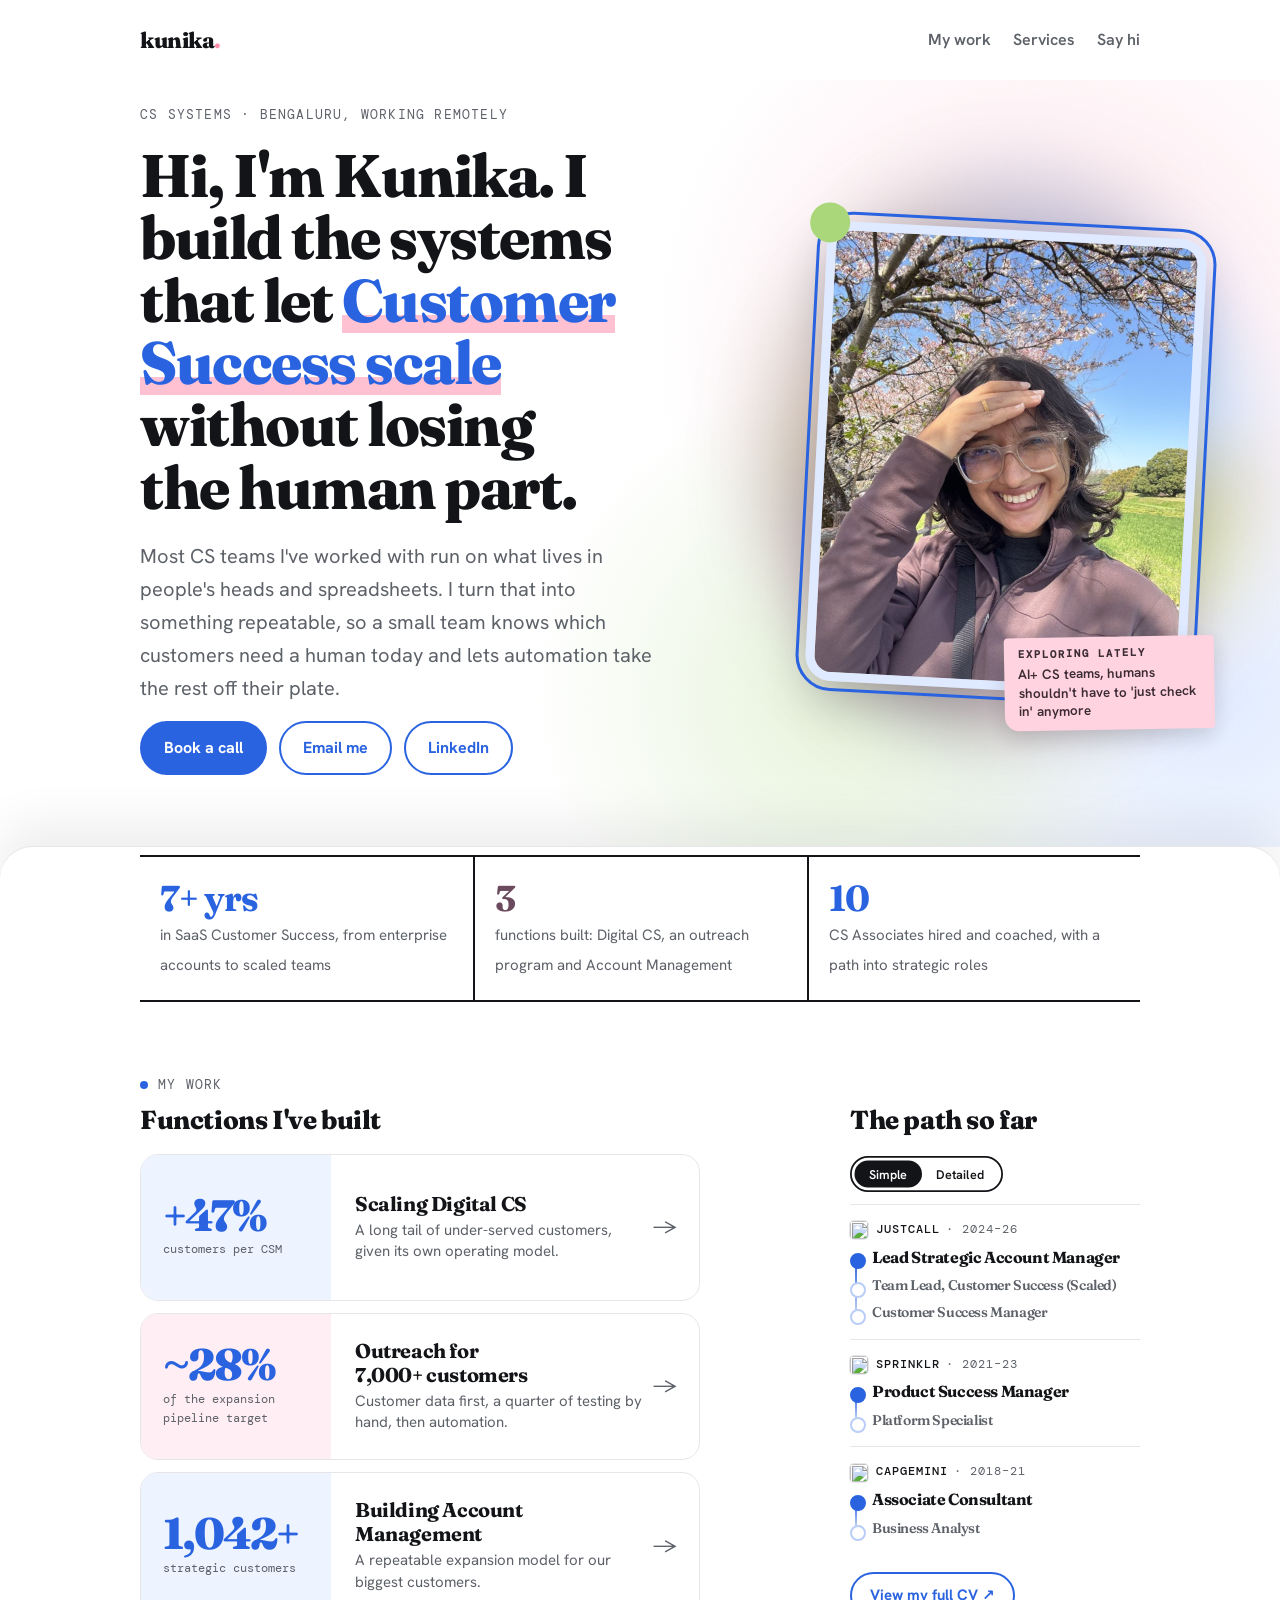
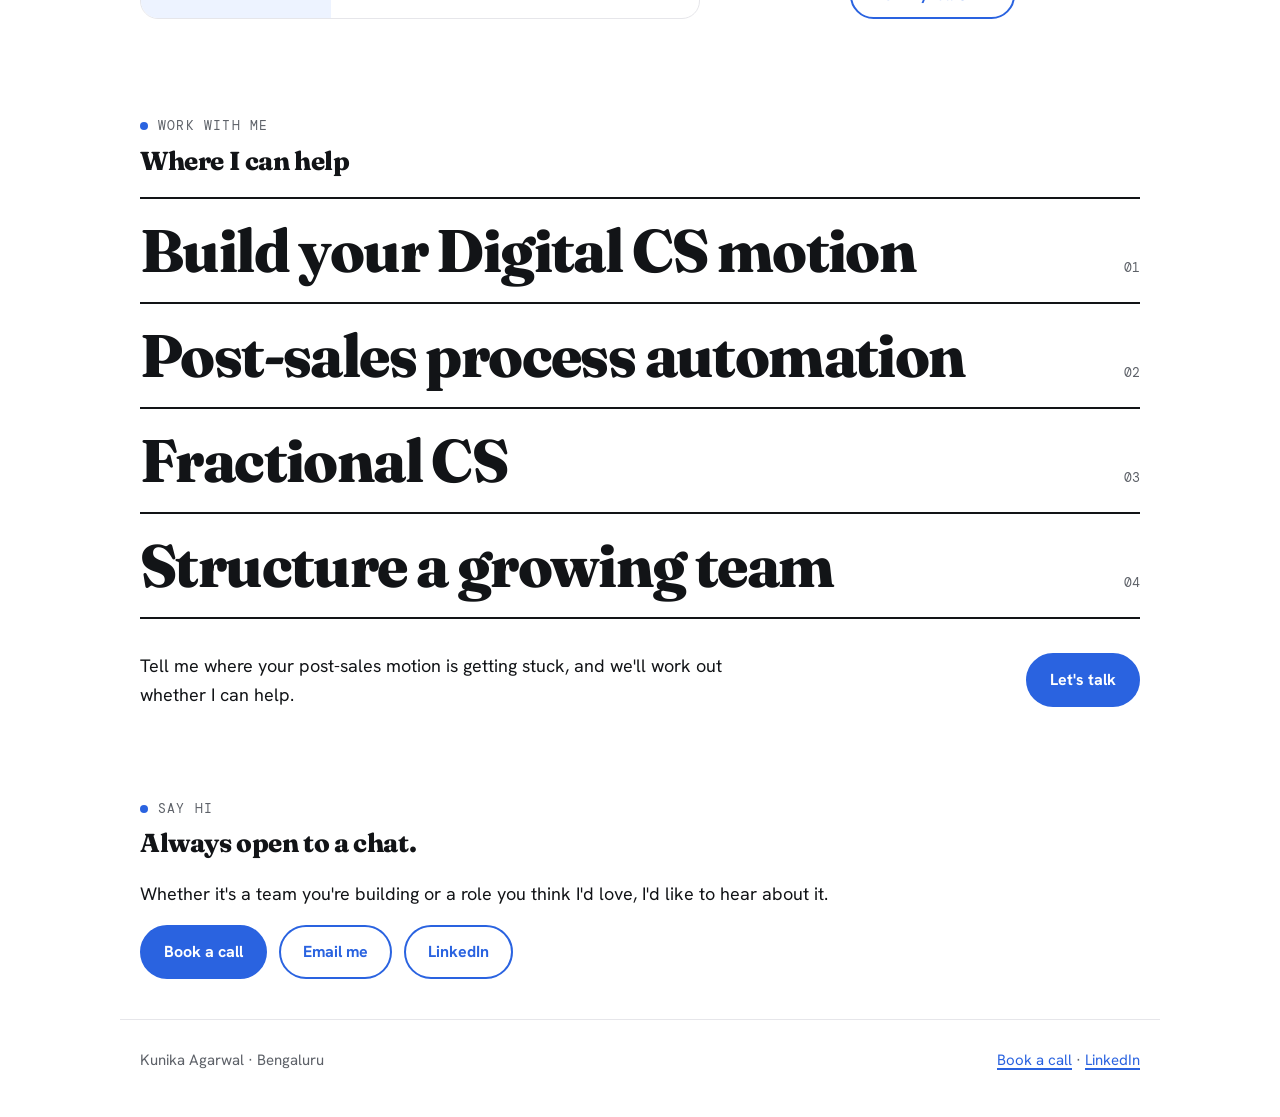
==== commit 63a92e58: "Restore Fractional CS outcome; third tile shows team hired and coached Co-Authored-By: Claude Opus 5" ====
--- a/index.html
+++ b/index.html
@@ -60,7 +60,7 @@
     <div class="strip">
       <div><b>7+ yrs</b><span>in SaaS Customer Success, from enterprise accounts to scaled teams</span></div>
       <div><b>3</b><span>functions built: Digital CS, an outreach program and Account Management</span></div>
-      <div><b>Hands-on</b><span>I build the automation myself in HubSpot, Zapier and n8n</span></div>
+      <div><b>10</b><span>CS Associates hired and coached, with a path into strategic roles</span></div>
     </div>
   </div>
 
@@ -181,7 +181,7 @@
       <div class="bigs">
         <div class="big" tabindex="0"><div class="big-name"><b>Build your Digital CS motion</b><span>01</span></div><div class="big-more"><div><p>For when you have thousands of customers and a handful of CSMs. We work out who needs a person and who's better off with good lifecycle emails, so the smaller accounts stop slipping through.</p><p class="big-get"><span>You get</span>A segmented customer lifecycle and engagement model.</p></div></div></div>
         <div class="big" tabindex="0"><div class="big-name"><b>Post-sales process automation</b><span>02</span></div><div class="big-more"><div><p>AI agents for account research, call prep and renewal nudges, and CRM automation for the follow-ups and reports your team still does by hand. I start by running it manually with your team, so we only automate what actually works and keep a person on anything that needs one.</p><p class="big-get"><span>You get</span>A tested automation workflow with human checkpoints built in.</p></div></div></div>
-        <div class="big" tabindex="0"><div class="big-name"><b>Fractional CS</b><span>03</span></div><div class="big-more"><div><p>I run your post-sales function part-time, hiring and building the team, coaching them and fixing what's stuck. When I step back, you're left with a working team, documented processes, clear owners and reporting you can trust.</p><p class="big-get"><span>You get</span>A part-time CS lead for 3 to 6 months, starting with a 90-day operating plan.</p></div></div></div>
+        <div class="big" tabindex="0"><div class="big-name"><b>Fractional CS</b><span>03</span></div><div class="big-more"><div><p>I run your post-sales function part-time, hiring and building the team, coaching them and fixing what's stuck. When I step back, you're left with a working team, documented processes, clear owners and reporting you can trust.</p><p class="big-get"><span>You get</span>A prioritised 90-day operating plan.</p></div></div></div>
         <div class="big" tabindex="0"><div class="big-name"><b>Structure a growing team</b><span>04</span></div><div class="big-more"><div><p>For when the team has doubled and the way of working still lives in the founder's head. We define who owns what and write down the playbooks for the moments that matter, so new hires ramp on a system instead of guesswork.</p><p class="big-get"><span>You get</span>Team structure, role definitions, playbooks and SOPs.</p></div></div></div>
       </div>
       <div class="help-cta">
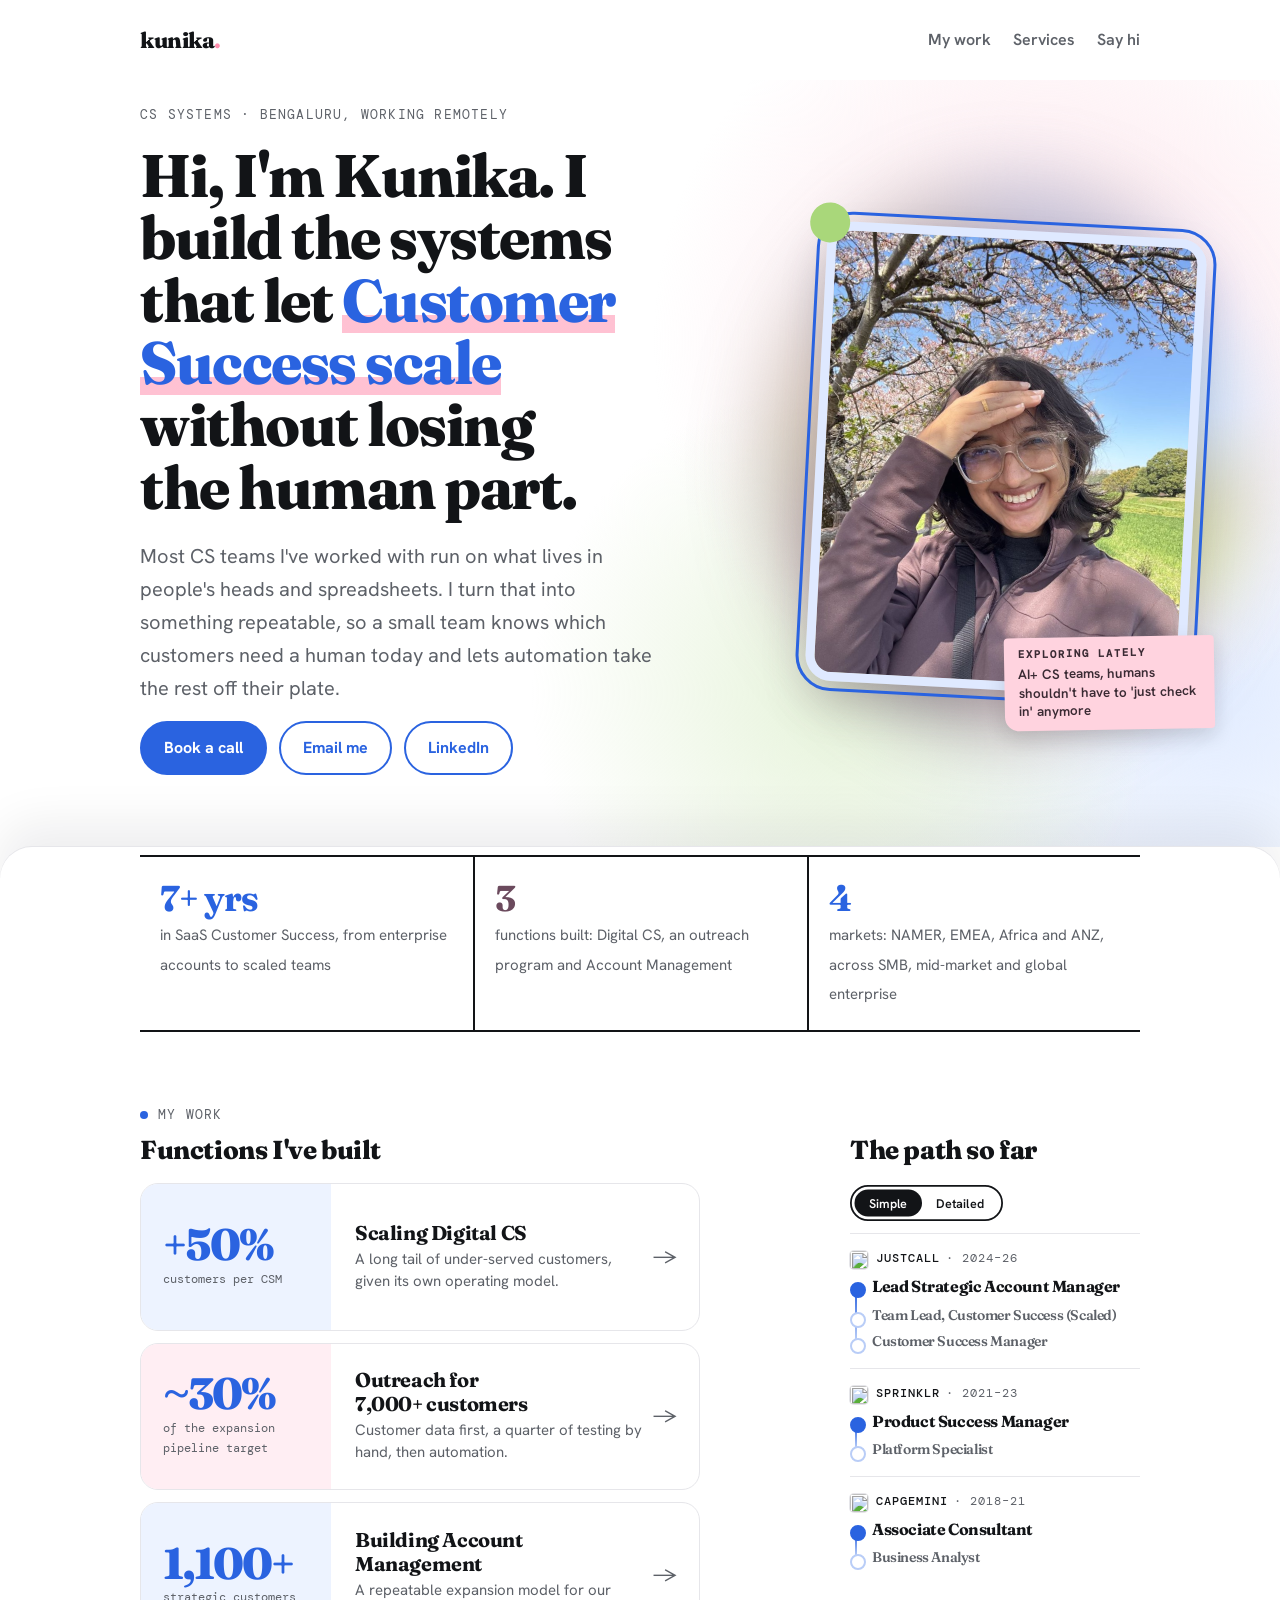
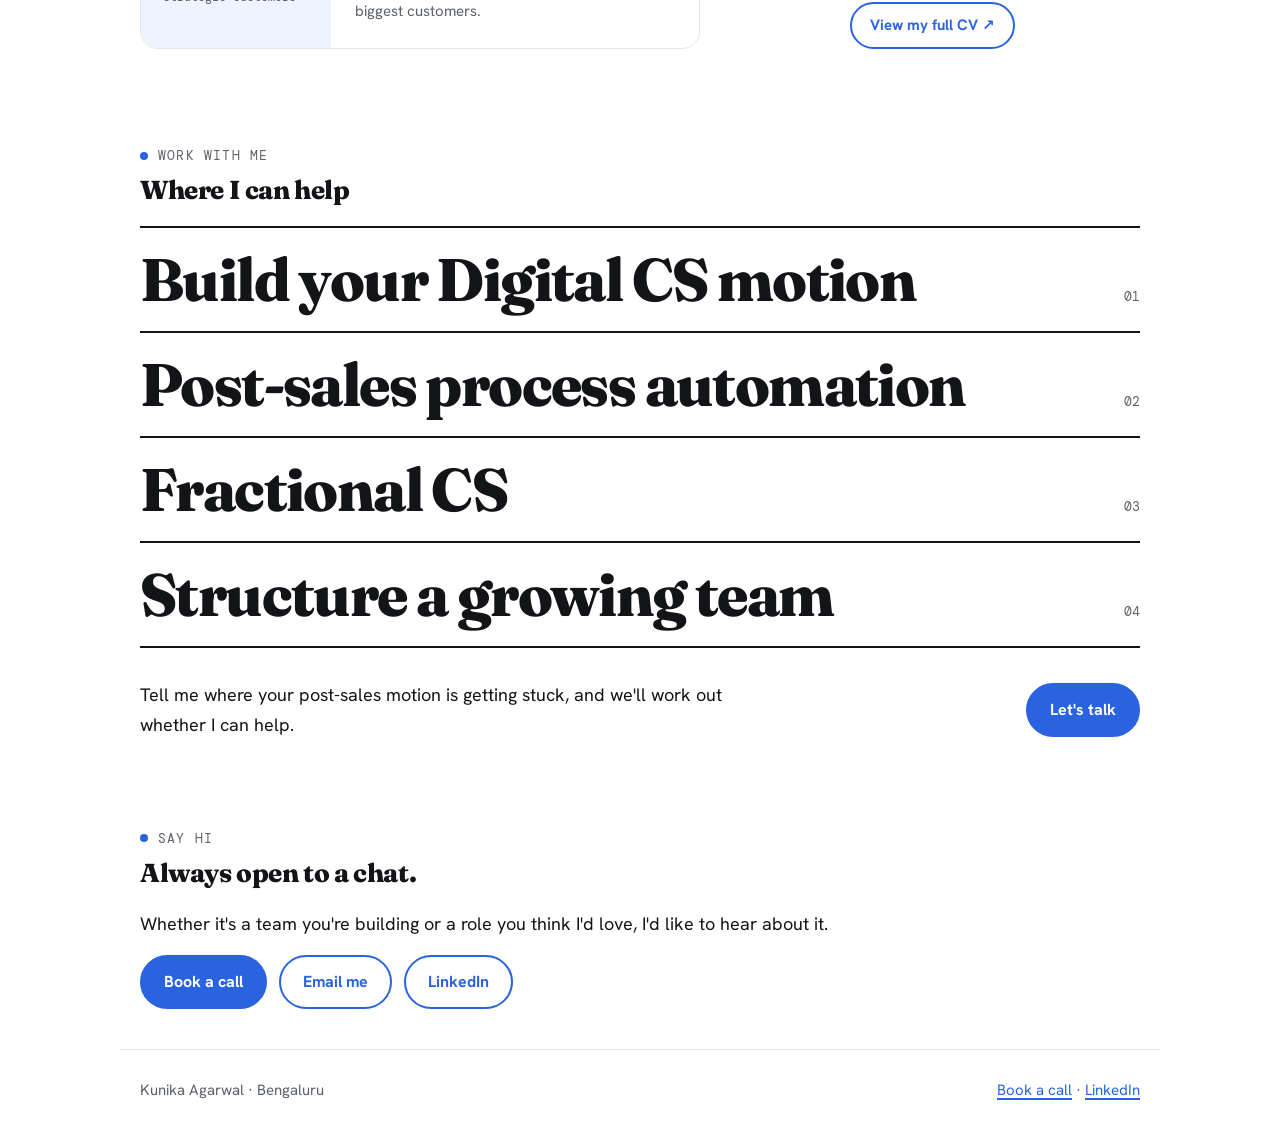
==== commit 01df6785: "Third tile: markets and segments covered Co-Authored-By: Claude Opus 5.5 <noreply@anthropic.com> Cla" ====
--- a/index.html
+++ b/index.html
@@ -60,7 +60,7 @@
     <div class="strip">
       <div><b>7+ yrs</b><span>in SaaS Customer Success, from enterprise accounts to scaled teams</span></div>
       <div><b>3</b><span>functions built: Digital CS, an outreach program and Account Management</span></div>
-      <div><b>10</b><span>CS Associates hired and coached, with a path into strategic roles</span></div>
+      <div><b>4</b><span>markets: NAMER, EMEA, Africa and ANZ, across SMB, mid-market and global enterprise</span></div>
     </div>
   </div>
 
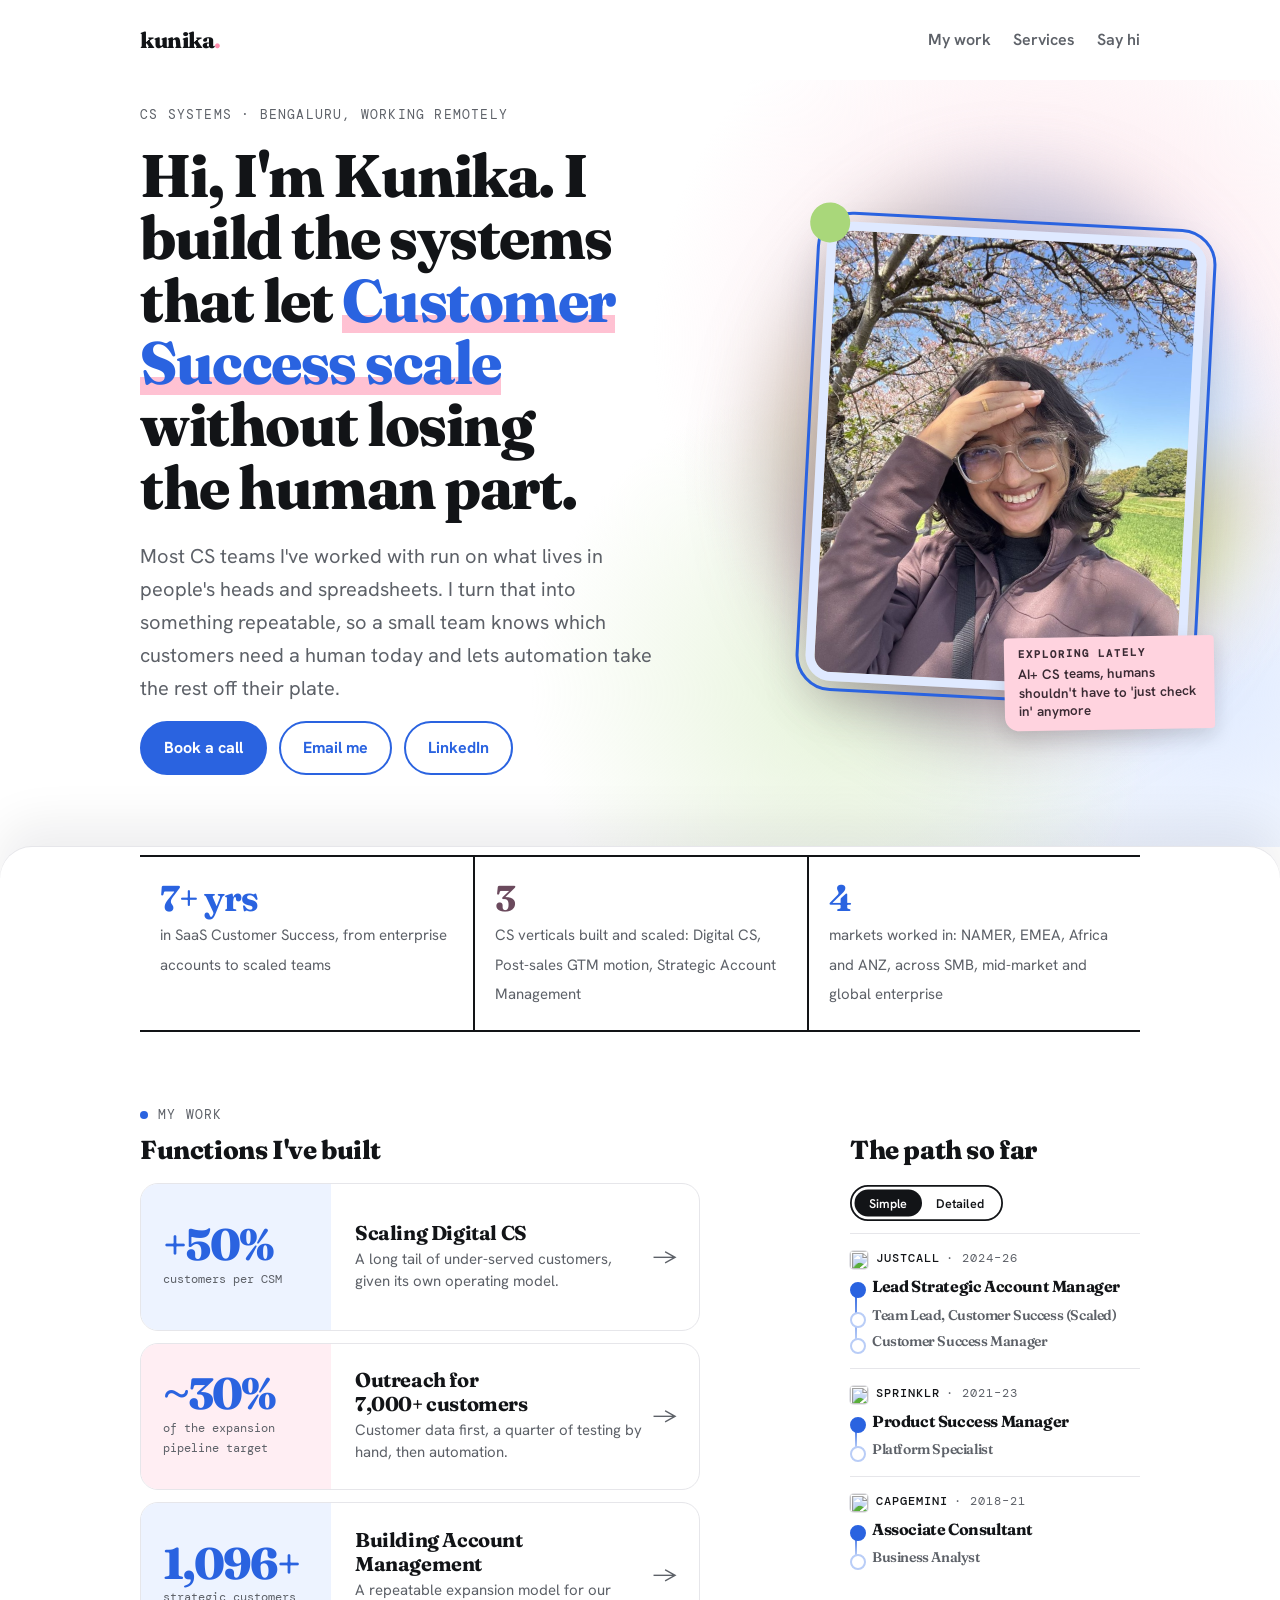
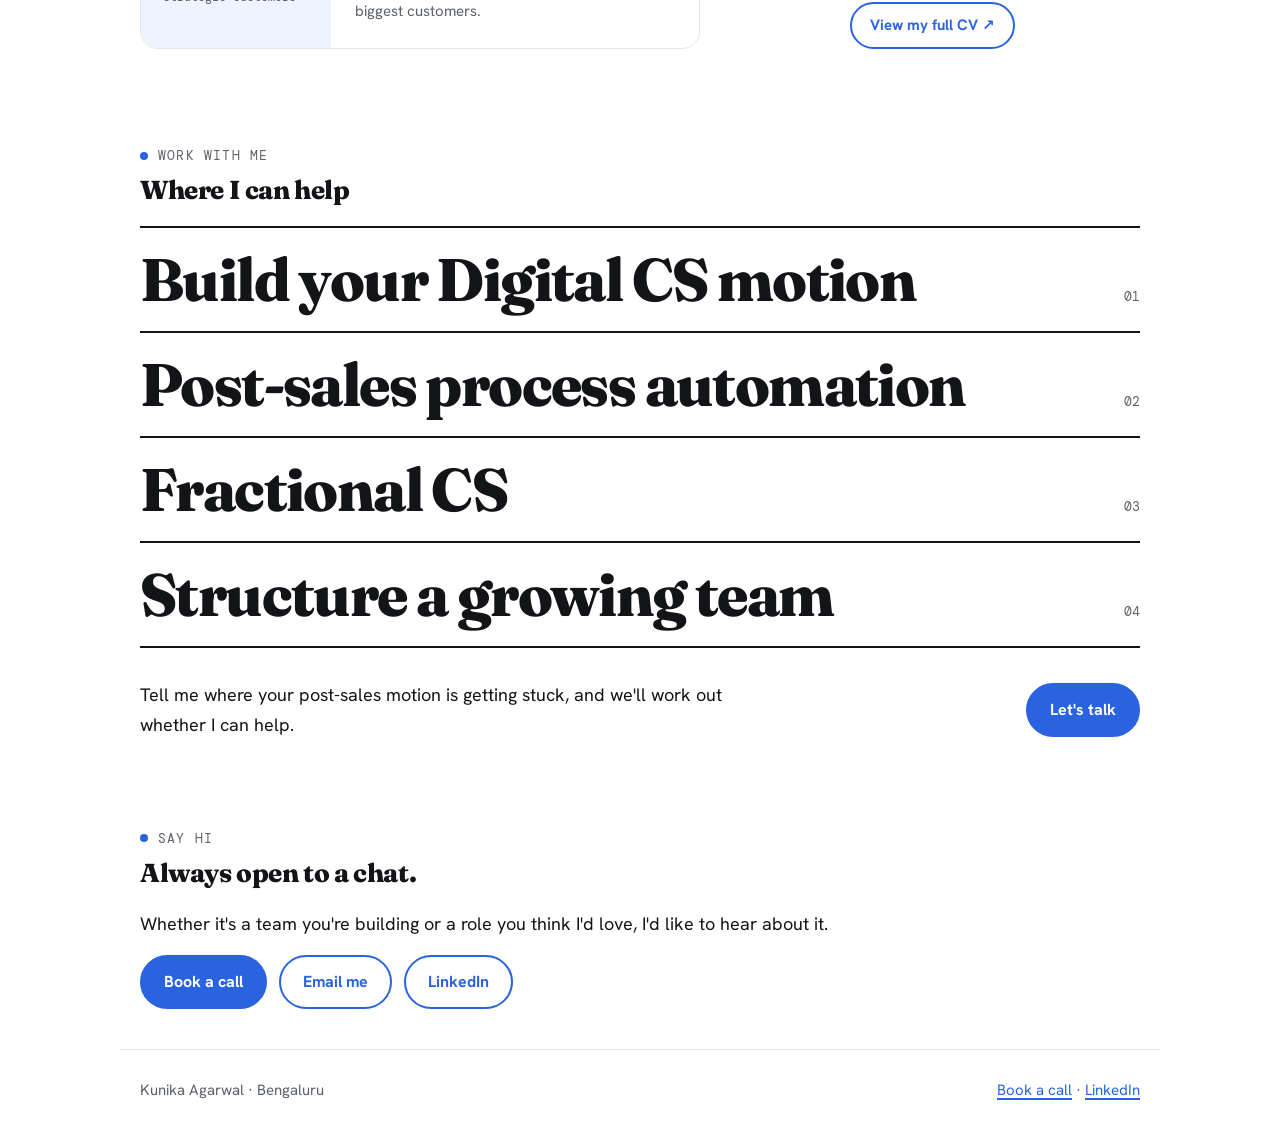
==== commit cdc2e423: "Update stat tiles: CS verticals and markets worked in Co-Authored-By: Claude Opus 5.5 <noreply@anthr" ====
--- a/index.html
+++ b/index.html
@@ -59,8 +59,8 @@
   <div class="wrap">
     <div class="strip">
       <div><b>7+ yrs</b><span>in SaaS Customer Success, from enterprise accounts to scaled teams</span></div>
-      <div><b>3</b><span>functions built: Digital CS, an outreach program and Account Management</span></div>
-      <div><b>4</b><span>markets: NAMER, EMEA, Africa and ANZ, across SMB, mid-market and global enterprise</span></div>
+      <div><b>3</b><span>CS verticals built and scaled: Digital CS, Post-sales GTM motion, Strategic Account Management</span></div>
+      <div><b>4</b><span>markets worked in: NAMER, EMEA, Africa and ANZ, across SMB, mid-market and global enterprise</span></div>
     </div>
   </div>
 
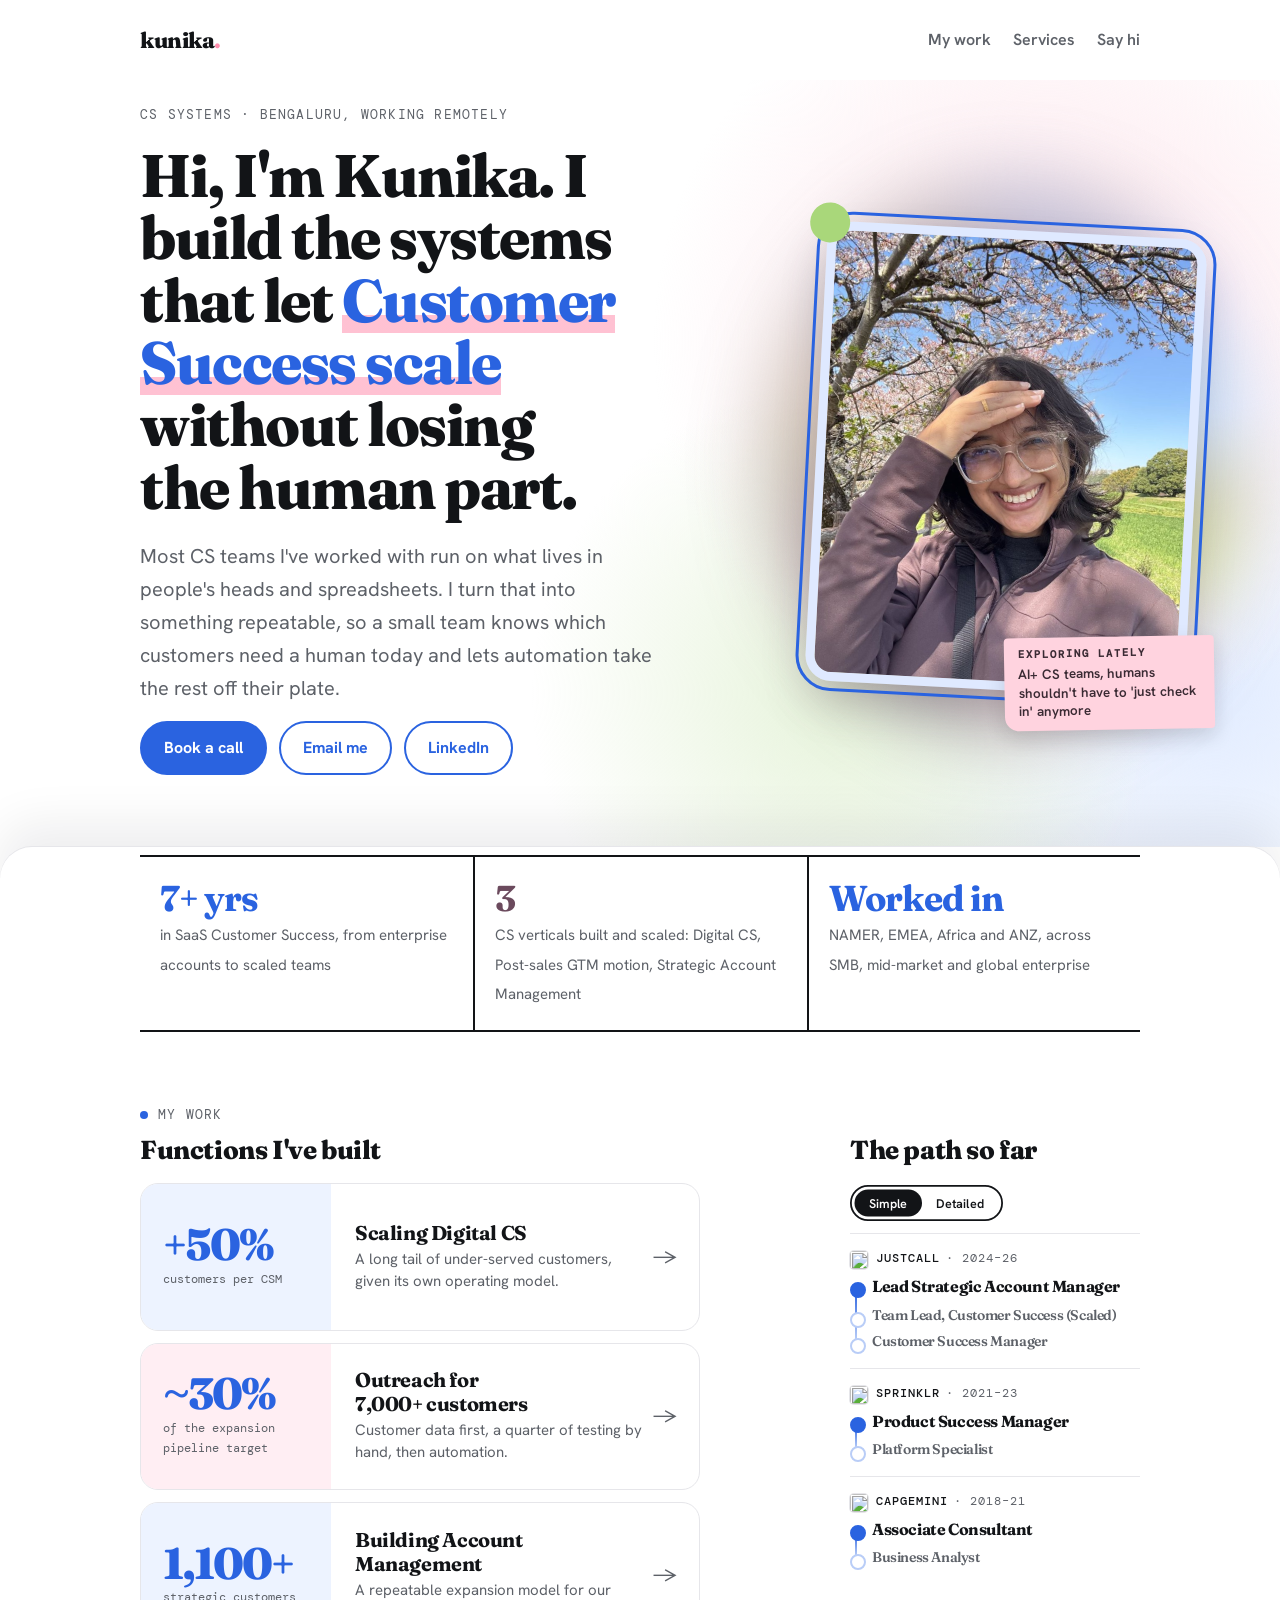
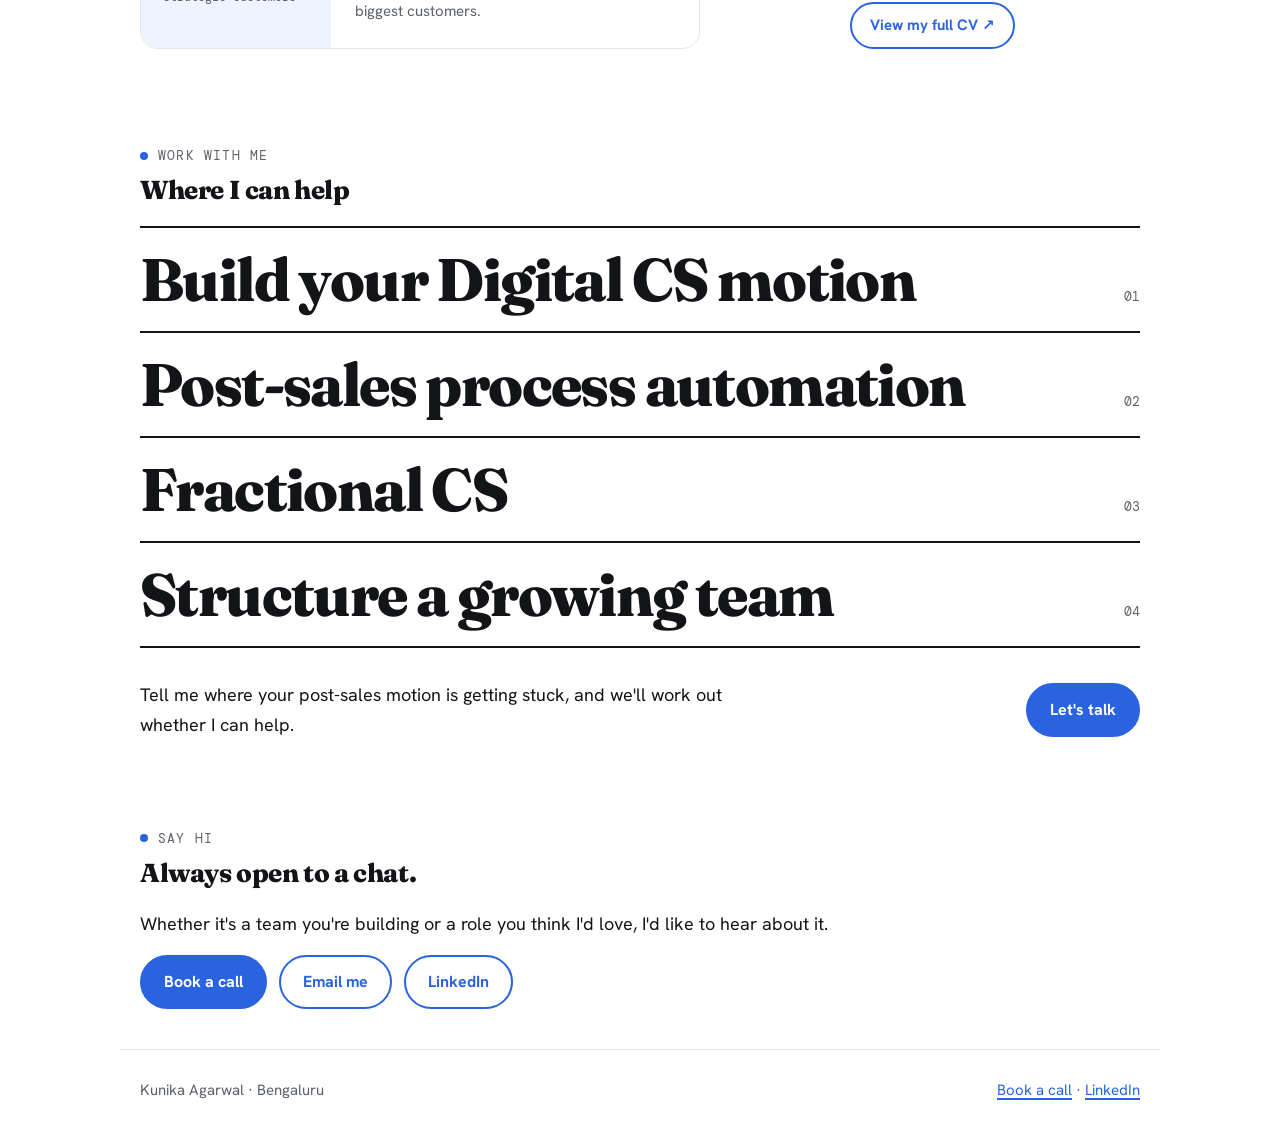
==== commit 3f5a5c0b: "Third tile headline: Worked in Co-Authored-By: Claude Opus 5.5 <noreply@anthropic.com> Claude-Sessio" ====
--- a/index.html
+++ b/index.html
@@ -60,7 +60,7 @@
     <div class="strip">
       <div><b>7+ yrs</b><span>in SaaS Customer Success, from enterprise accounts to scaled teams</span></div>
       <div><b>3</b><span>CS verticals built and scaled: Digital CS, Post-sales GTM motion, Strategic Account Management</span></div>
-      <div><b>4</b><span>markets worked in: NAMER, EMEA, Africa and ANZ, across SMB, mid-market and global enterprise</span></div>
+      <div><b>Worked in</b><span>NAMER, EMEA, Africa and ANZ, across SMB, mid-market and global enterprise</span></div>
     </div>
   </div>
 
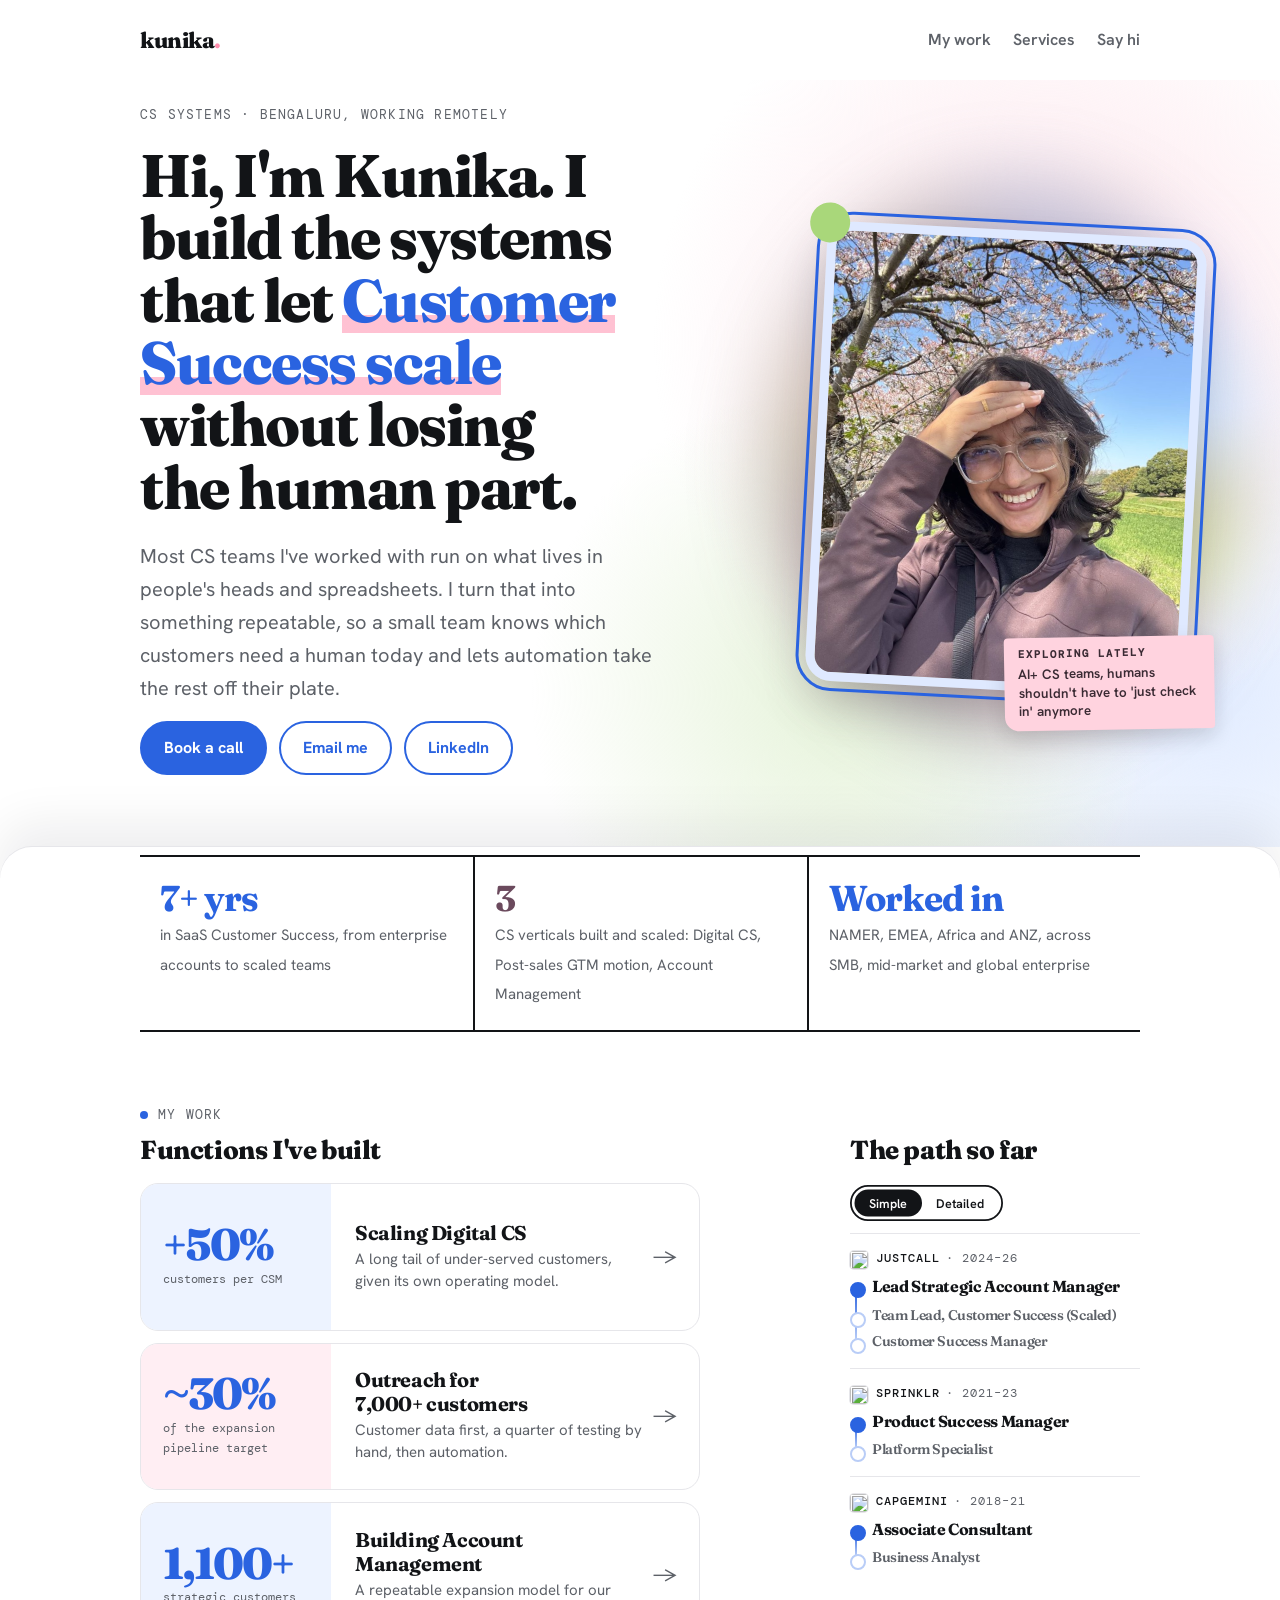
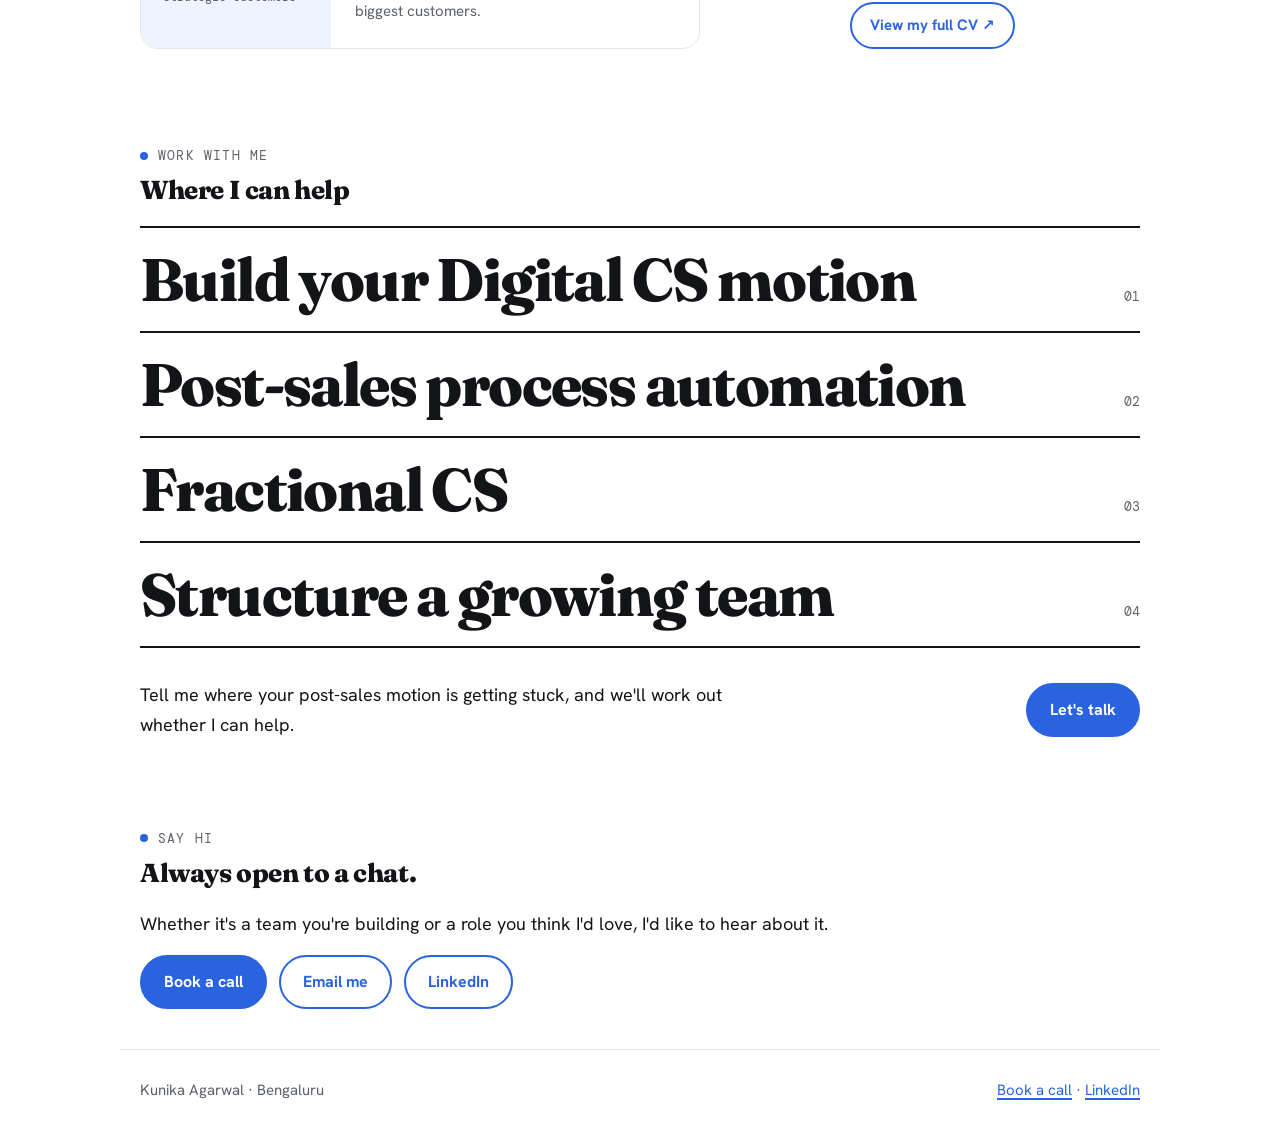
==== commit a02bbd43: "Shorten verticals tile to two lines Co-Authored-By: Claude Opus 5.5 <noreply@anthropic.com> Claude-S" ====
--- a/index.html
+++ b/index.html
@@ -59,7 +59,7 @@
   <div class="wrap">
     <div class="strip">
       <div><b>7+ yrs</b><span>in SaaS Customer Success, from enterprise accounts to scaled teams</span></div>
-      <div><b>3</b><span>CS verticals built and scaled: Digital CS, Post-sales GTM motion, Strategic Account Management</span></div>
+      <div><b>3</b><span>CS verticals built and scaled: Digital CS, Post-sales GTM motion, Account Management</span></div>
       <div><b>Worked in</b><span>NAMER, EMEA, Africa and ANZ, across SMB, mid-market and global enterprise</span></div>
     </div>
   </div>
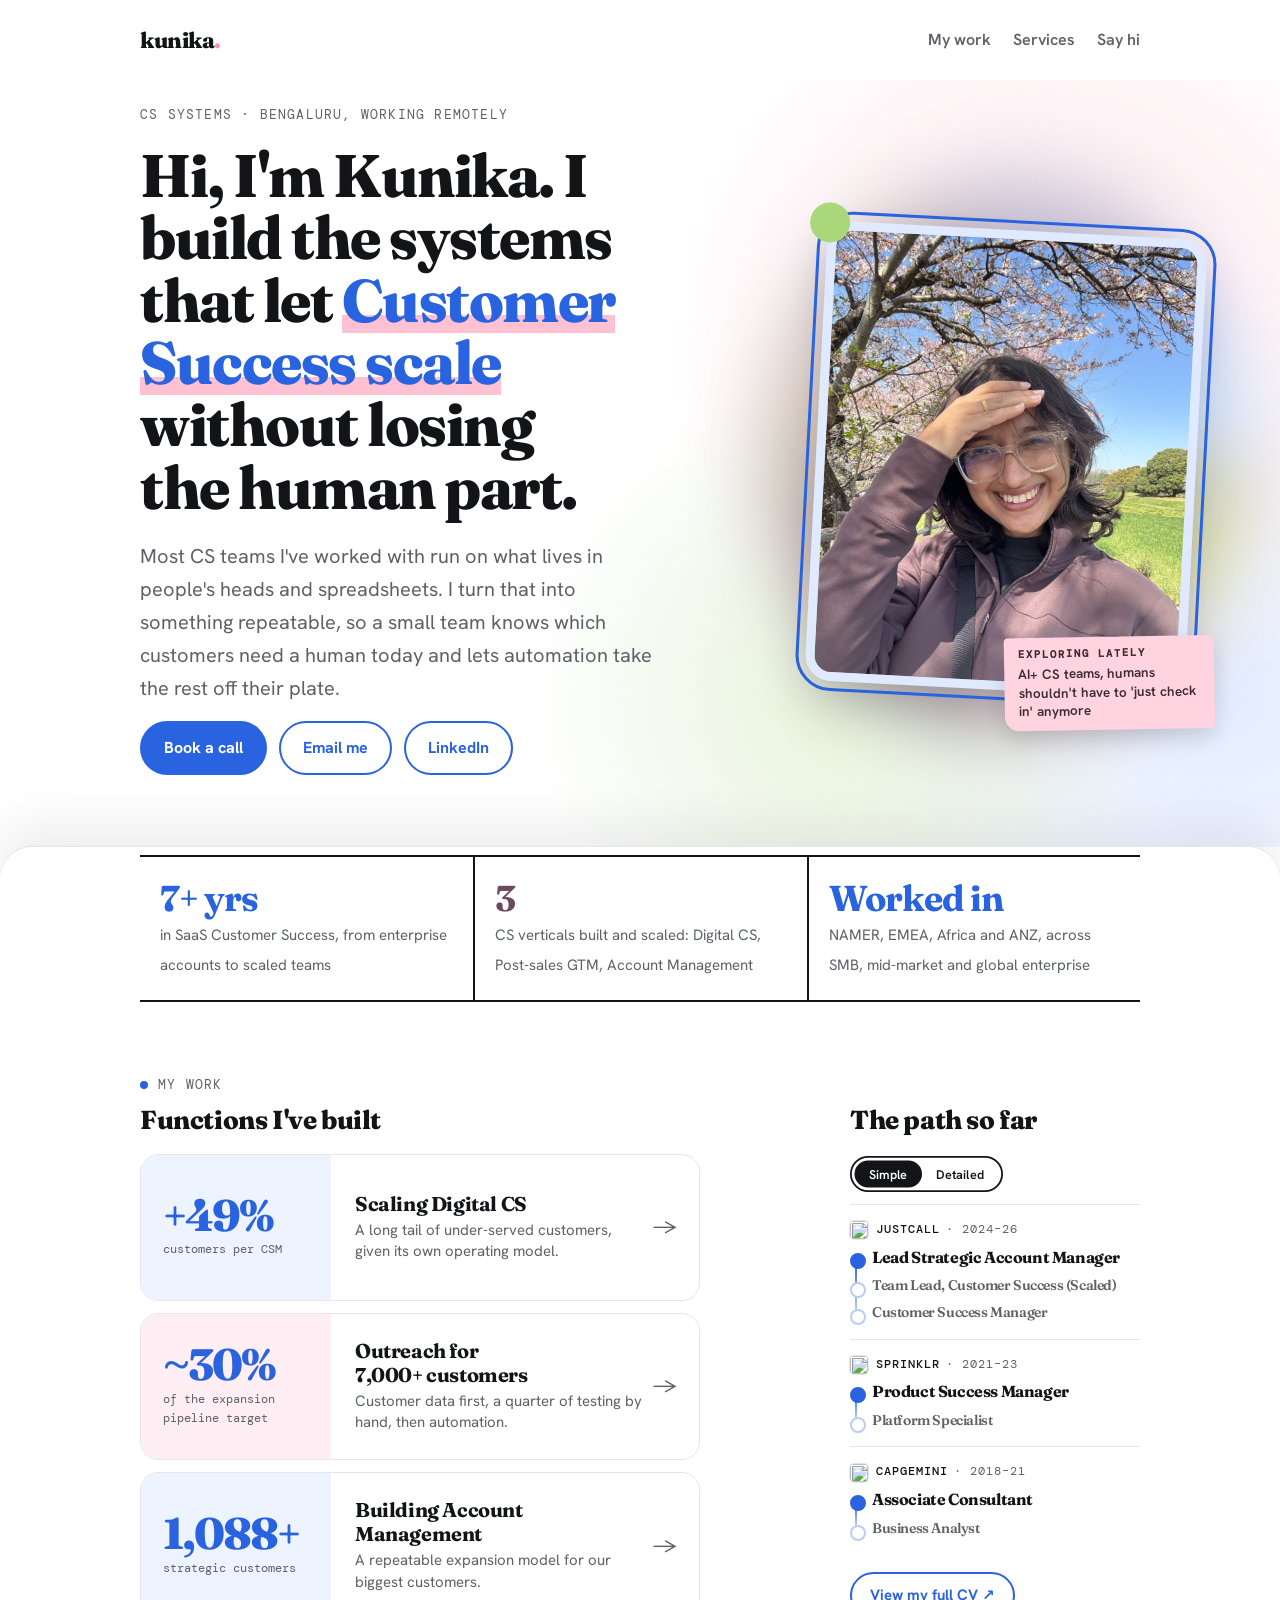
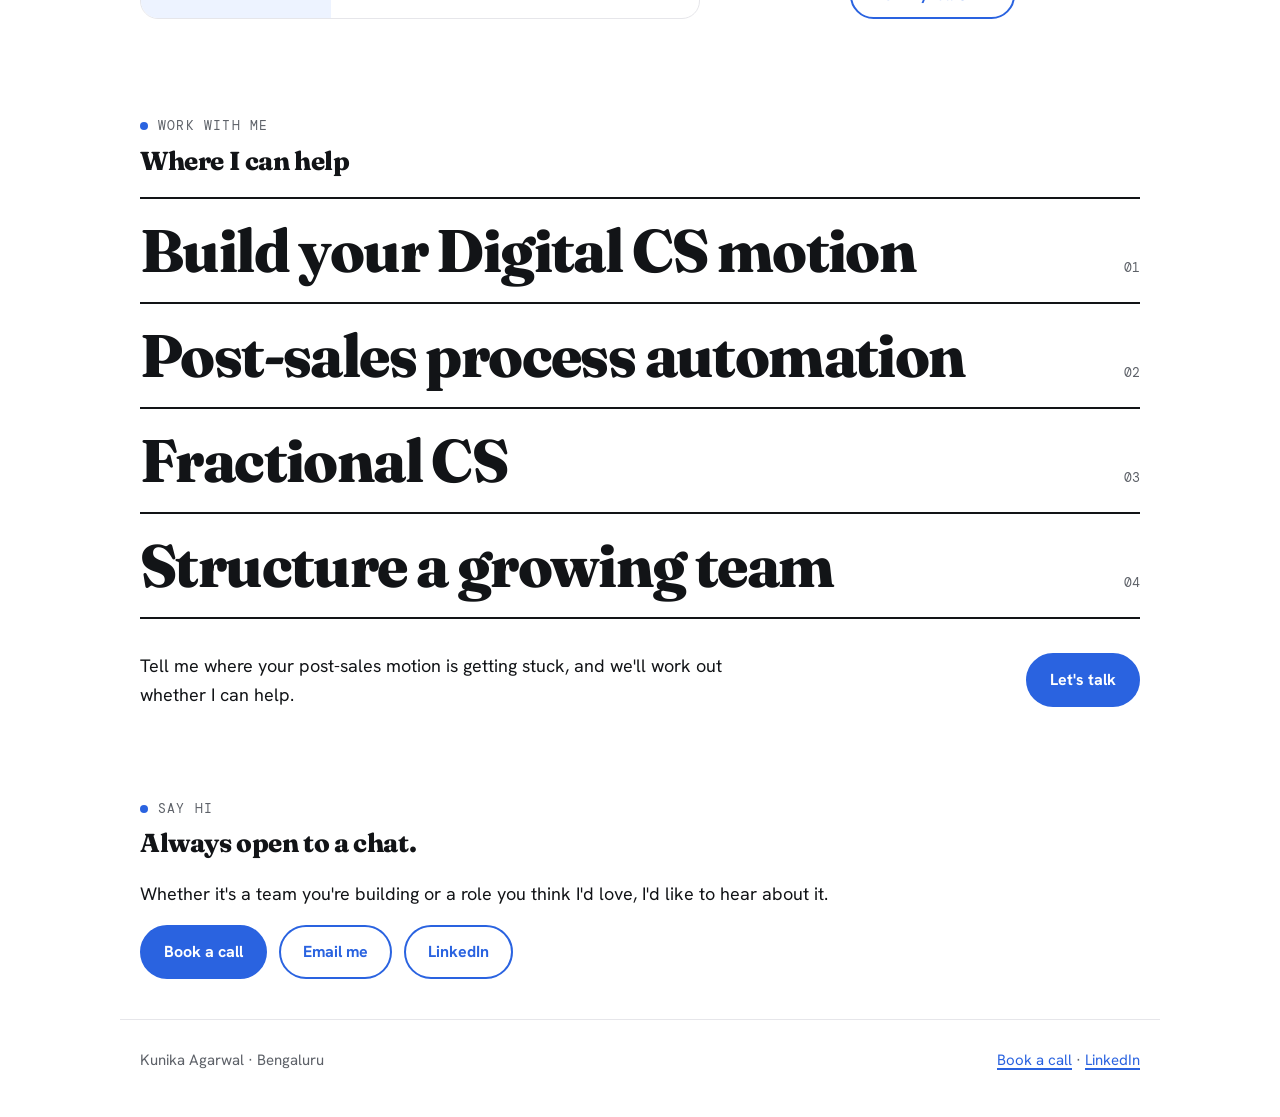
==== commit c65a8554: "Fit verticals tile on two lines Co-Authored-By: Claude Opus 5.5 <noreply@anthropic.com> Claude-Sessi" ====
--- a/index.html
+++ b/index.html
@@ -59,7 +59,7 @@
   <div class="wrap">
     <div class="strip">
       <div><b>7+ yrs</b><span>in SaaS Customer Success, from enterprise accounts to scaled teams</span></div>
-      <div><b>3</b><span>CS verticals built and scaled: Digital CS, Post-sales GTM motion, Account Management</span></div>
+      <div><b>3</b><span>CS verticals built and scaled: Digital CS, Post-sales GTM, Account Management</span></div>
       <div><b>Worked in</b><span>NAMER, EMEA, Africa and ANZ, across SMB, mid-market and global enterprise</span></div>
     </div>
   </div>
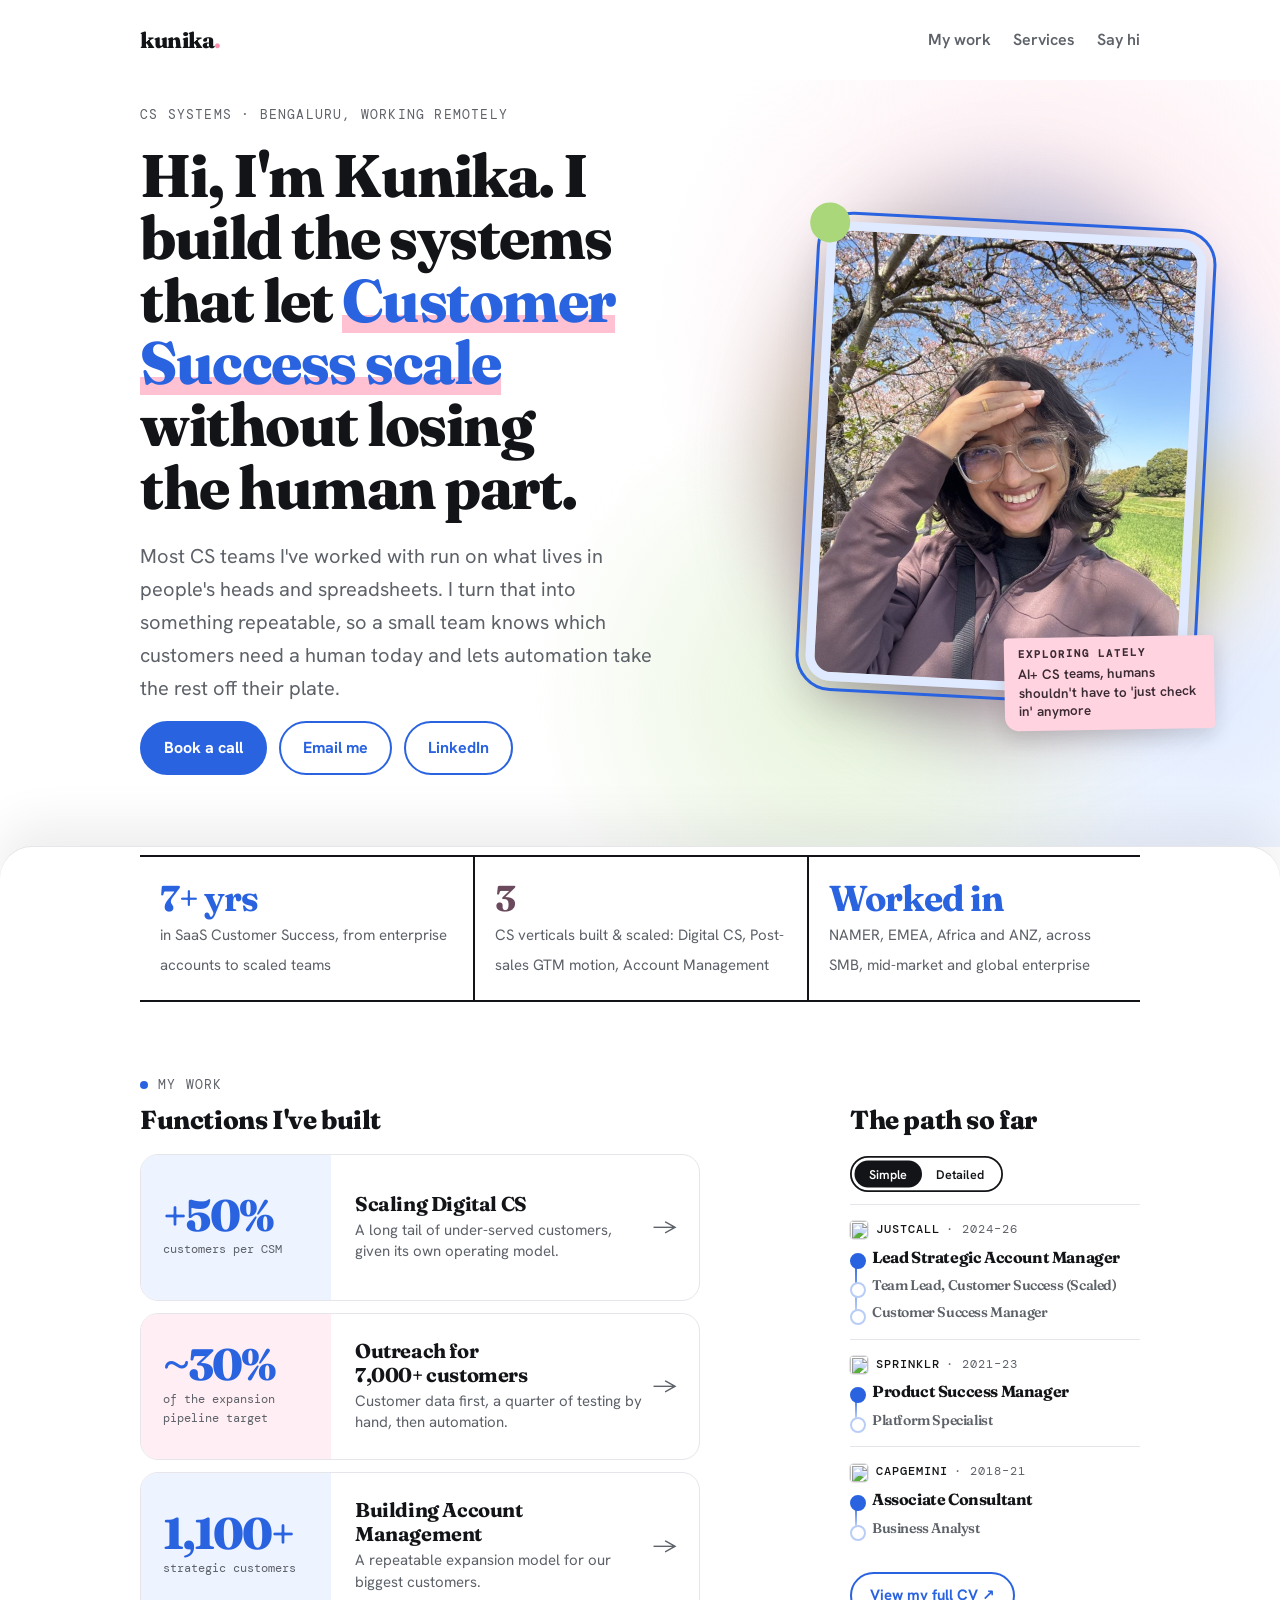
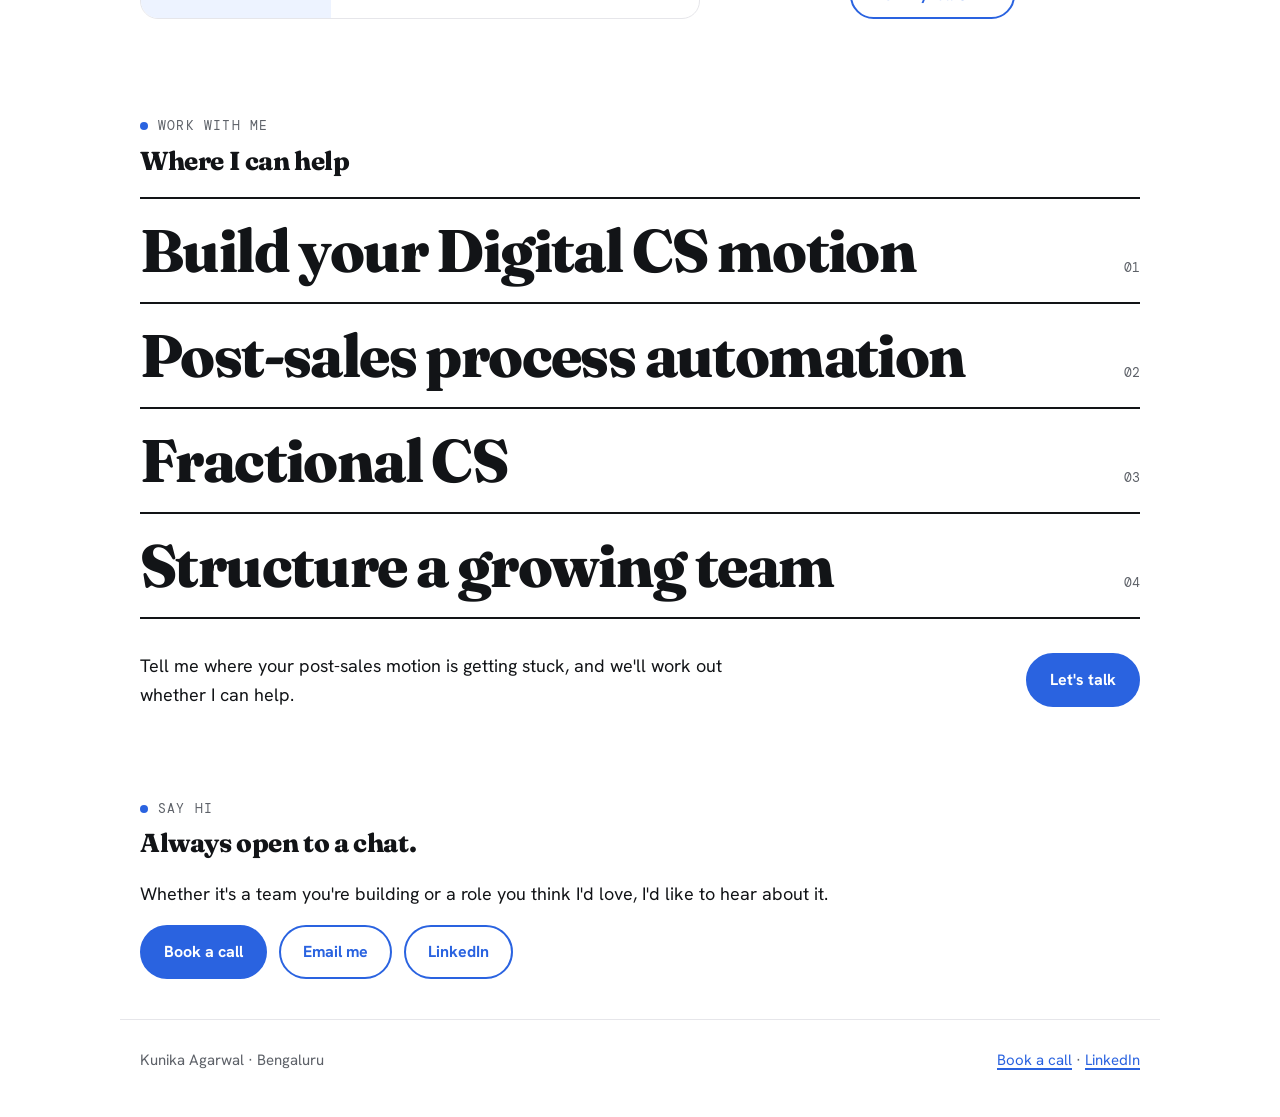
==== commit eb00a11a: "Verticals tile: use & and restore 'motion' Co-Authored-By: Claude Opus 5.5 <noreply@anthropic.com> C" ====
--- a/index.html
+++ b/index.html
@@ -59,7 +59,7 @@
   <div class="wrap">
     <div class="strip">
       <div><b>7+ yrs</b><span>in SaaS Customer Success, from enterprise accounts to scaled teams</span></div>
-      <div><b>3</b><span>CS verticals built and scaled: Digital CS, Post-sales GTM, Account Management</span></div>
+      <div><b>3</b><span>CS verticals built &amp; scaled: Digital CS, Post-sales GTM motion, Account Management</span></div>
       <div><b>Worked in</b><span>NAMER, EMEA, Africa and ANZ, across SMB, mid-market and global enterprise</span></div>
     </div>
   </div>
